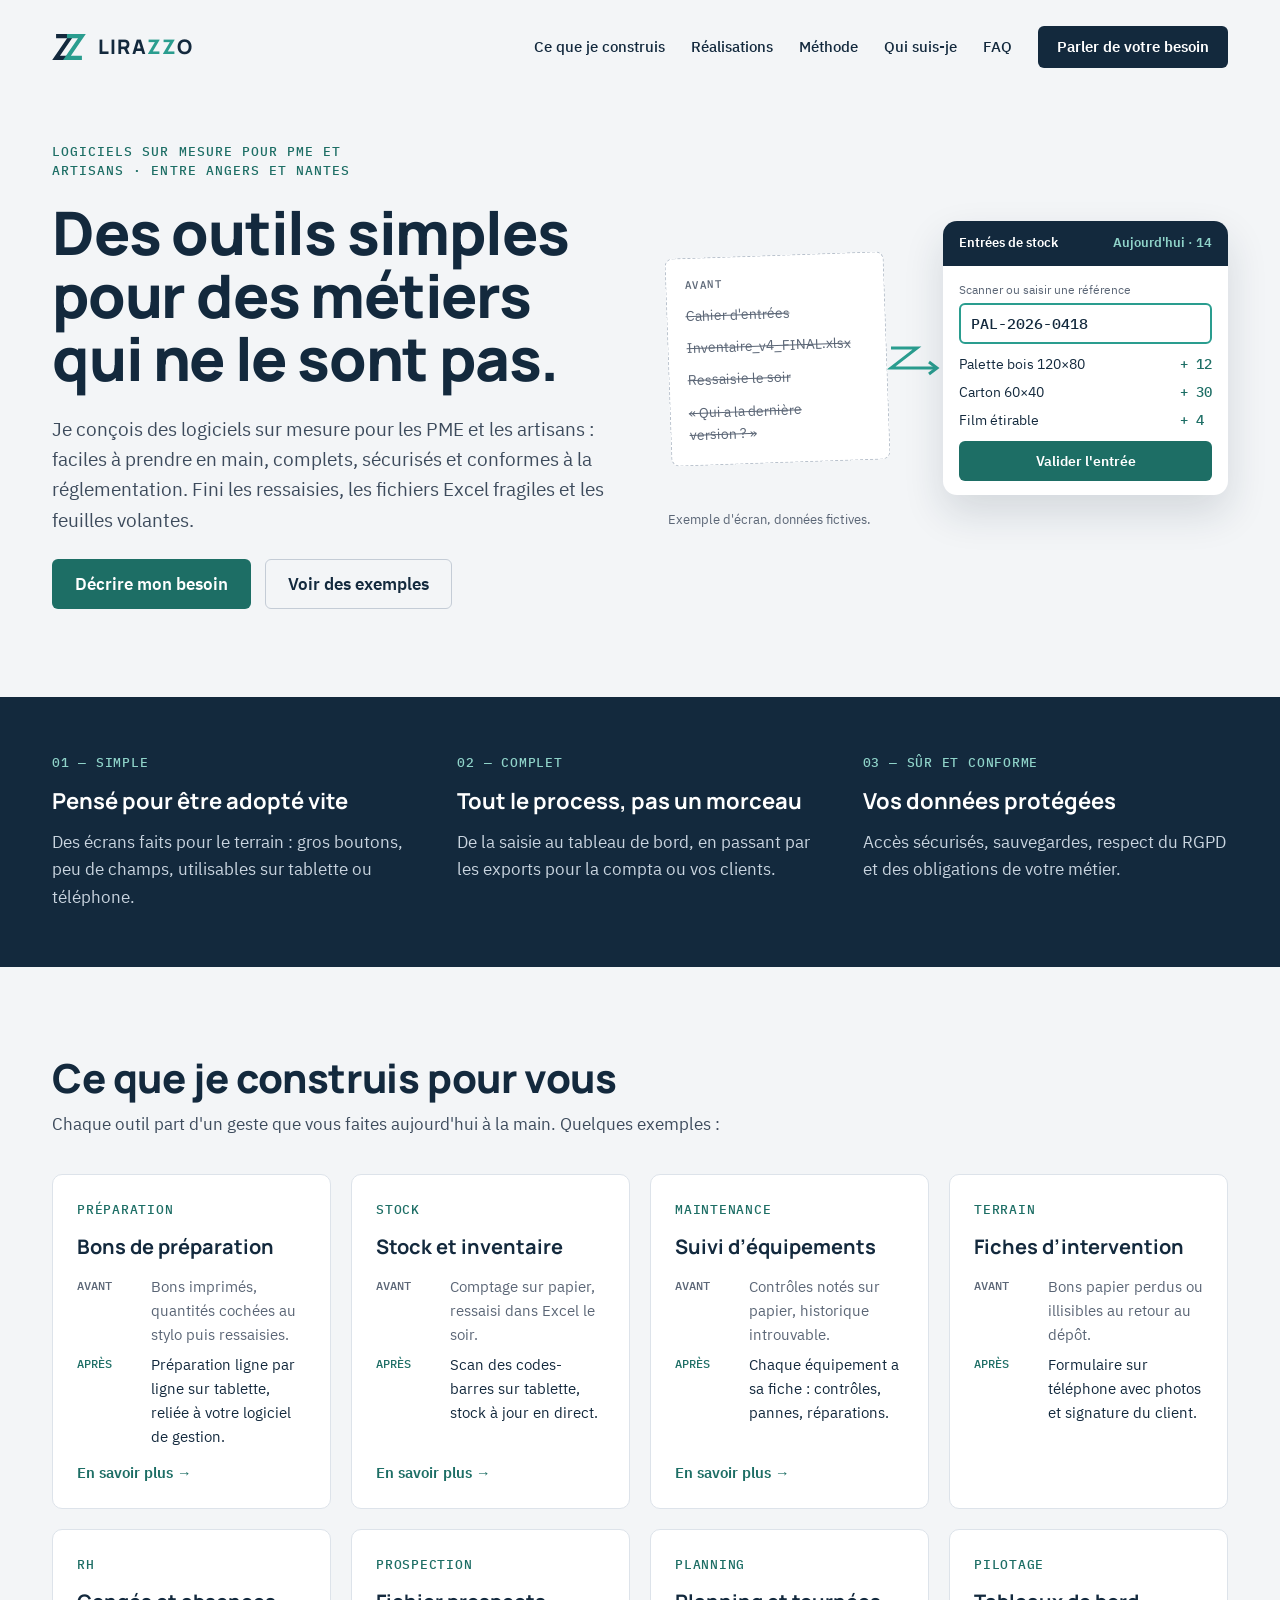
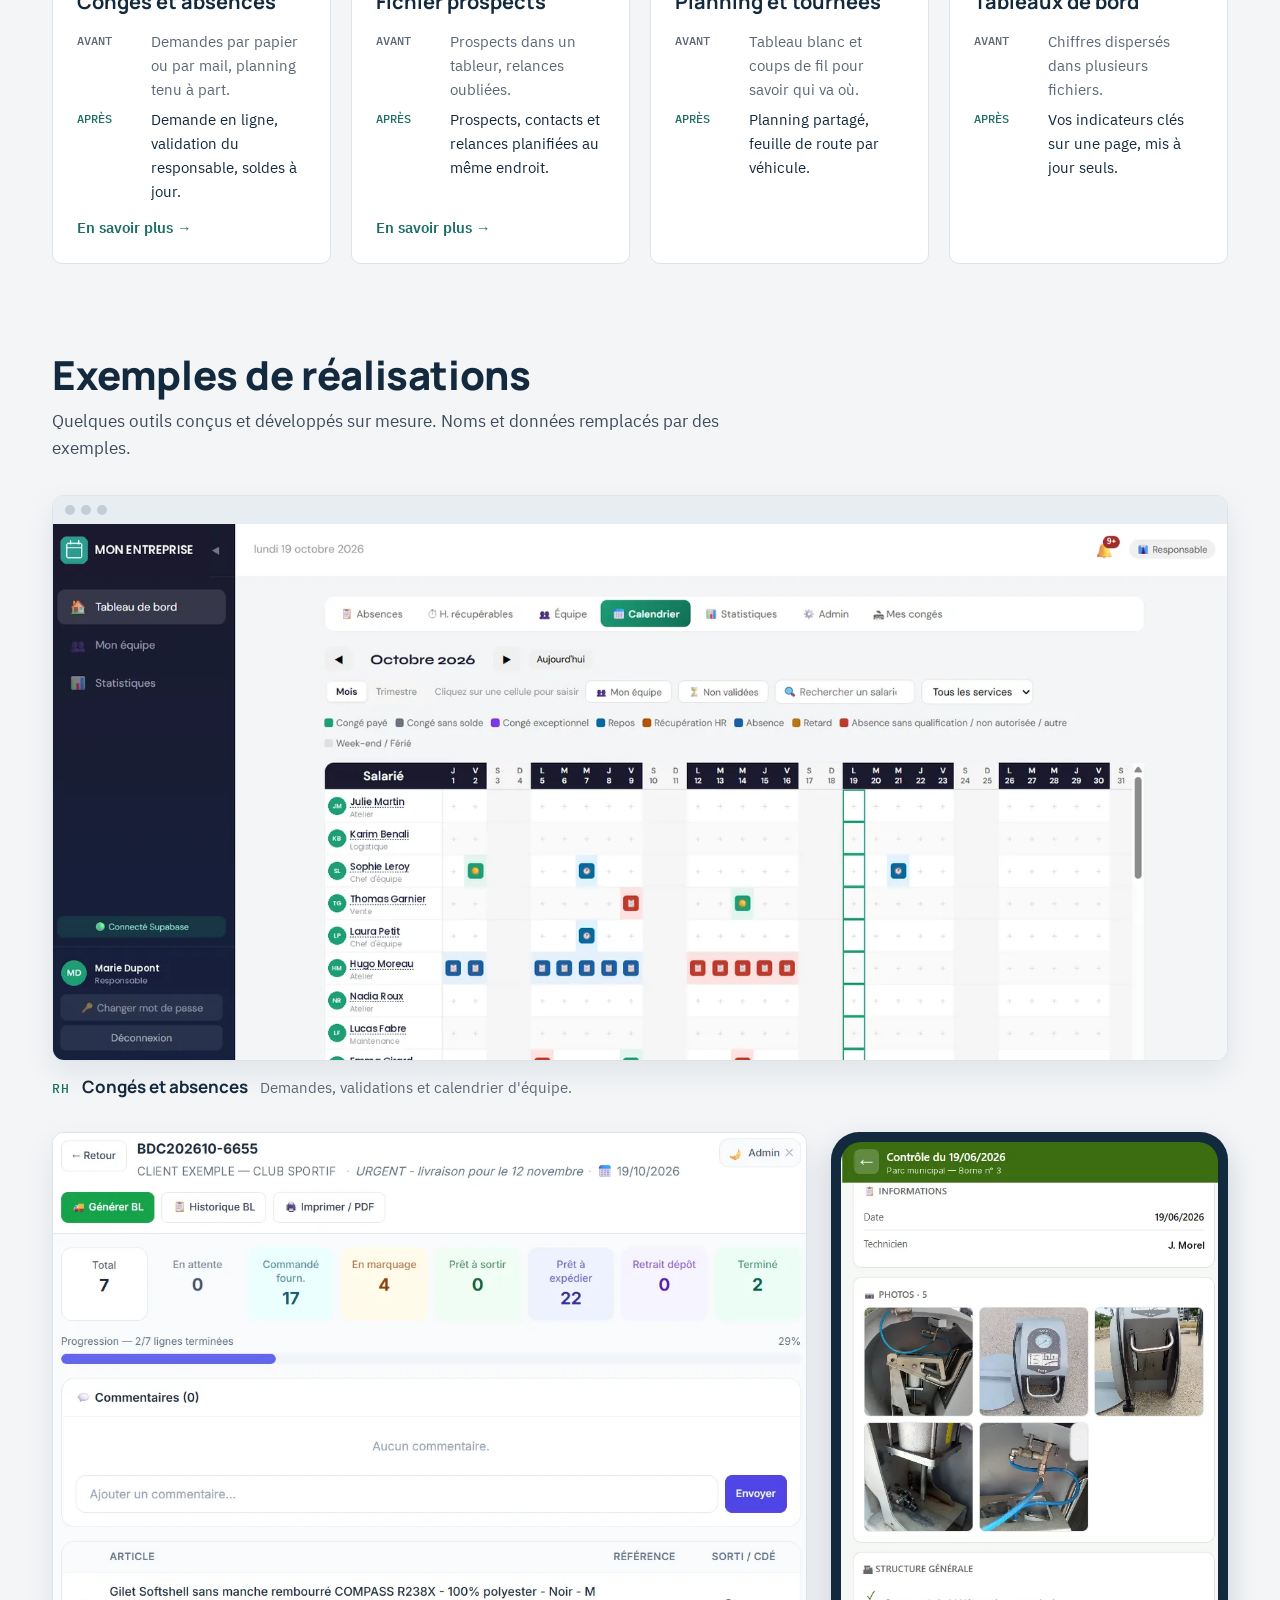
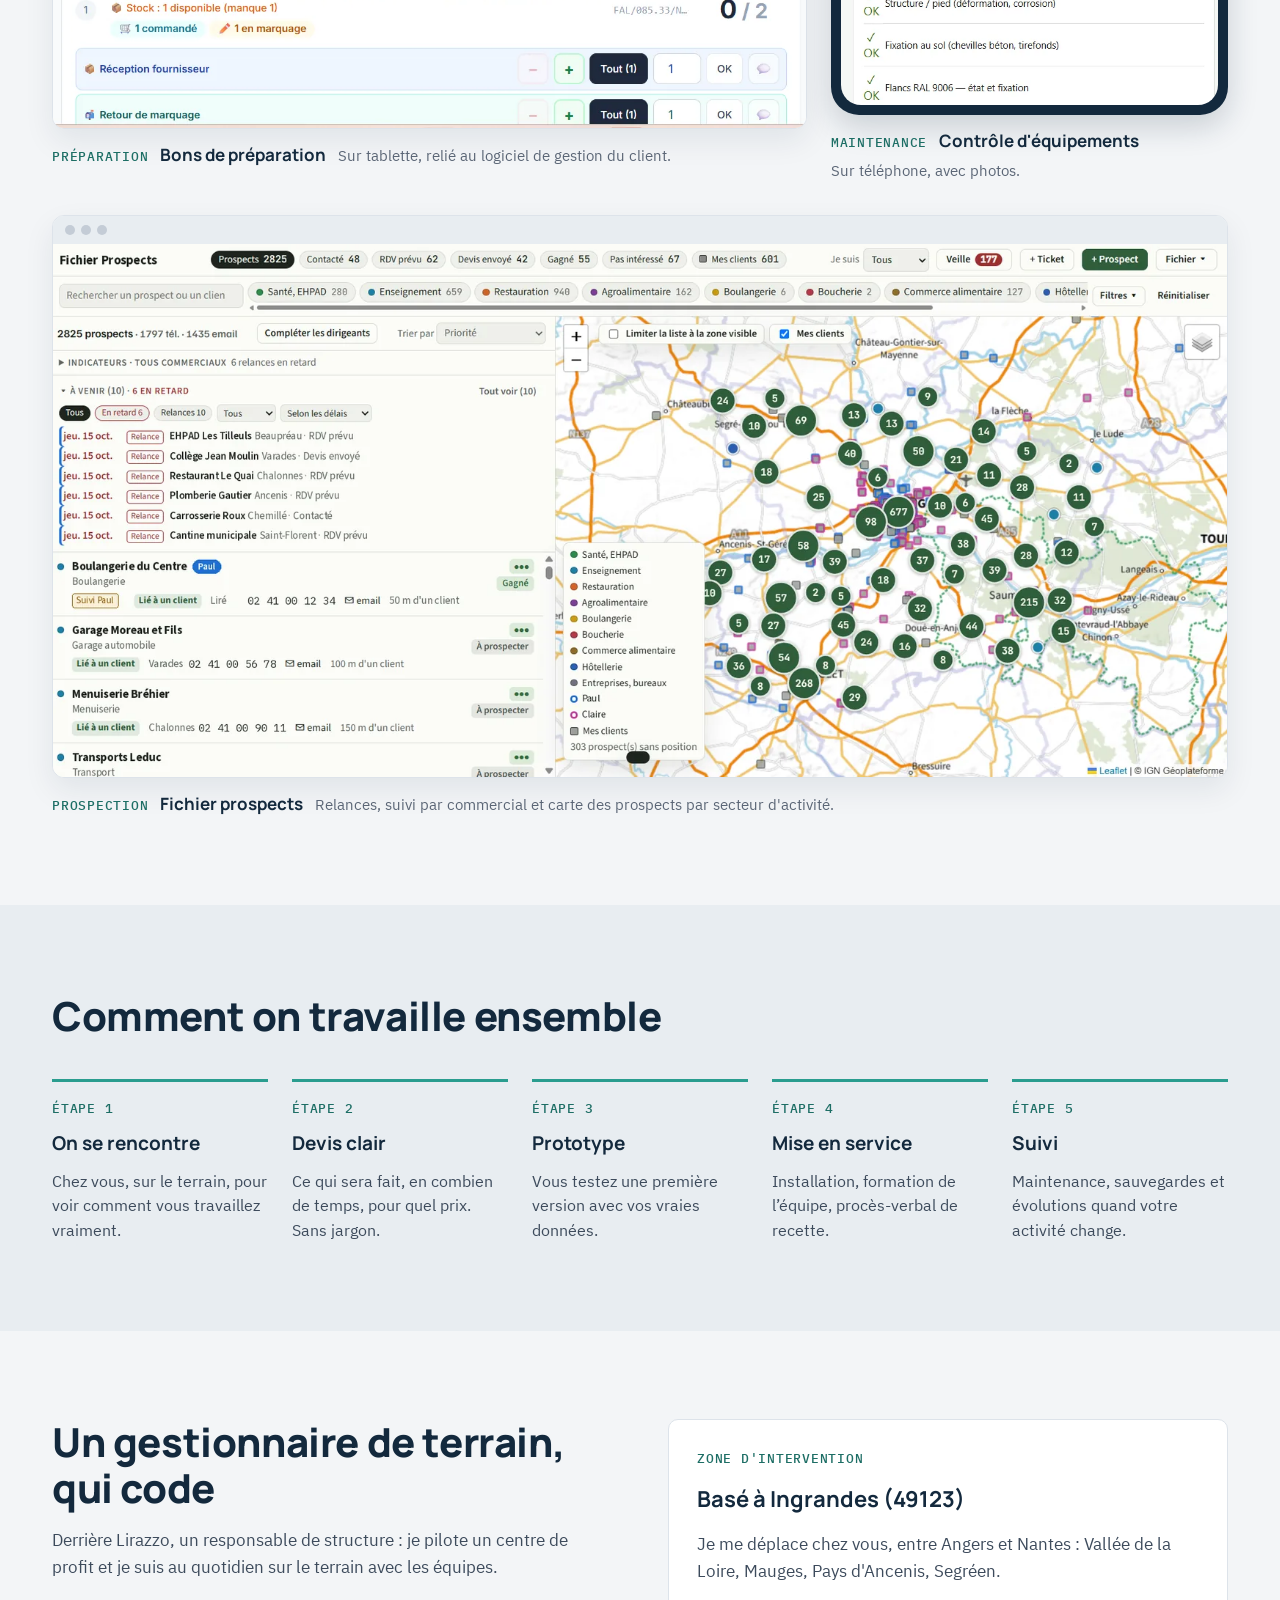
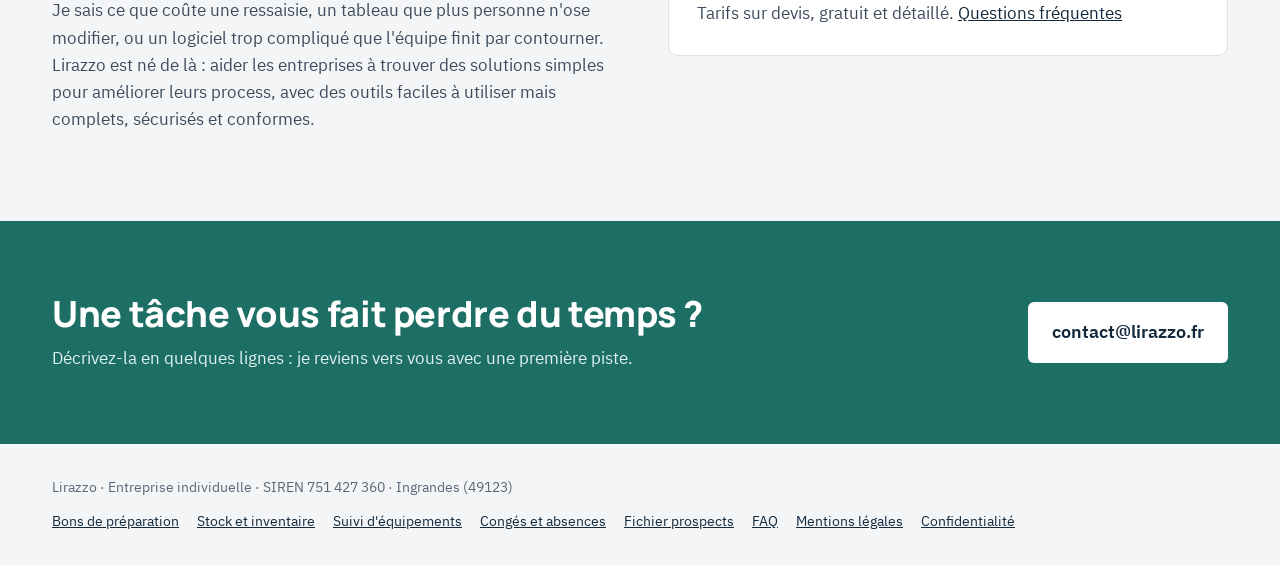
==== index.html @ 65764723 "Site lirazzo.fr Co-Authored-By: Claude Opus 5.5 <noreply@anthropic.com> Claude-Session: https://clau" ====
<!doctype html>
<html lang="fr">
<head>
<meta charset="utf-8">
<meta name="viewport" content="width=device-width, initial-scale=1">
<title>Lirazzo · Logiciels sur mesure pour PME et artisans · Angers, Nantes</title>
<meta name="description" content="Logiciels sur mesure pour les PME et les artisans entre Angers et Nantes : bons de préparation, stock, suivi d'équipements, congés, prospection. Simples, complets, sécurisés et conformes. Devis gratuit.">
<link rel="canonical" href="https://lirazzo.fr/">
<meta property="og:type" content="website">
<meta property="og:locale" content="fr_FR">
<meta property="og:site_name" content="Lirazzo">
<meta property="og:title" content="Lirazzo · Des outils simples pour des métiers qui ne le sont pas">
<meta property="og:description" content="Logiciels sur mesure pour les PME et les artisans, entre Angers et Nantes. Devis gratuit.">
<meta property="og:url" content="https://lirazzo.fr/">
<meta property="og:image" content="https://lirazzo.fr/img/apercu.png">
<meta name="theme-color" content="#13293d">
<link rel="icon" href="favicon.svg" type="image/svg+xml">
<link rel="preload" href="fonts/manrope-latin-800-normal.woff2" as="font" type="font/woff2" crossorigin>
<link rel="preload" href="fonts/ibm-plex-sans-latin-400-normal.woff2" as="font" type="font/woff2" crossorigin>
<link rel="stylesheet" href="style.css">
<script type="application/ld+json">
{"@context":"https://schema.org","@type":"ProfessionalService","name":"Lirazzo","url":"https://lirazzo.fr/","email":"contact@lirazzo.fr","description":"Logiciels sur mesure pour les PME et les artisans.","address":{"@type":"PostalAddress","addressLocality":"Ingrandes","postalCode":"49123","addressCountry":"FR"},"areaServed":["Maine-et-Loire","Loire-Atlantique"],"priceRange":"Sur devis","knowsAbout":["logiciel sur mesure","gestion de stock","bons de préparation","suivi de maintenance","gestion des congés","fichier prospects"]}
</script>
</head>
<body>
<a class="skip" href="#contenu">Aller au contenu</a>

<header class="wrap top">
  <a class="brand" href="./" aria-label="Lirazzo, accueil">
    <svg width="34" height="34" viewBox="0 0 100 100" aria-hidden="true"><path d="M12 18 H56 L12 82 H56" fill="none" stroke="#13293d" stroke-width="12"/><path d="M44 18 H88 L44 82 H88" fill="none" stroke="#2a9d8f" stroke-width="12"/></svg>
    <b>LIRA<span>ZZ</span>O</b>
  </a>
  <nav class="nav" aria-label="Navigation principale">
    <a href="#outils">Ce que je construis</a>
    <a href="#realisations">Réalisations</a>
    <a href="#methode">Méthode</a>
    <a href="#qui">Qui suis-je</a>
    <a href="faq.html">FAQ</a>
    <a class="btn btn-navy" href="#contact">Parler de votre besoin</a>
  </nav>
</header>

<main id="contenu">

<section class="wrap hero">
  <div class="hero-text">
    <h1><span class="label">LOGICIELS SUR MESURE POUR PME ET ARTISANS · ENTRE ANGERS ET NANTES</span><span class="big">Des outils simples pour des métiers qui ne le sont pas.</span></h1>
    <p>Je conçois des logiciels sur mesure pour les PME et les artisans : faciles à prendre en main, complets, sécurisés et conformes à la réglementation. Fini les ressaisies, les fichiers Excel fragiles et les feuilles volantes.</p>
    <div class="actions">
      <a class="btn btn-accent" href="#contact">Décrire mon besoin</a>
      <a class="btn btn-ghost" href="#outils">Voir des exemples</a>
    </div>
  </div>

  <figure class="ba">
    <div class="paper" aria-label="Avant">
      <div class="label">AVANT</div>
      <s>Cahier d'entrées</s>
      <s>Inventaire_v4_FINAL.xlsx</s>
      <s>Ressaisie le soir</s>
      <s>« Qui a la dernière version ? »</s>
    </div>
    <svg viewBox="0 0 56 40" width="56" height="40" aria-hidden="true"><path d="M4 10 H30 L4 30 H48" fill="none" stroke="#2a9d8f" stroke-width="3"/><path d="M42 24 L50 30 L42 36" fill="none" stroke="#2a9d8f" stroke-width="3"/></svg>
    <div class="screen" aria-label="Après : écran de saisie des entrées de stock">
      <div class="screen-head"><span>Entrées de stock</span><span>Aujourd'hui · 14</span></div>
      <div class="screen-body">
        <div class="field">Scanner ou saisir une référence<div class="input">PAL-2026-0418</div></div>
        <div class="rows">
          <span>Palette bois 120×80</span><span>+ 12</span>
          <span>Carton 60×40</span><span>+ 30</span>
          <span>Film étirable</span><span>+ 4</span>
        </div>
        <div class="fake-btn">Valider l'entrée</div>
      </div>
    </div>
    <figcaption>Exemple d'écran, données fictives.</figcaption>
  </figure>
</section>

<section class="band" aria-label="Mes engagements">
  <div class="wrap">
    <div class="stack"><div class="label">01 — SIMPLE</div><h3>Pensé pour être adopté vite</h3><p>Des écrans faits pour le terrain : gros boutons, peu de champs, utilisables sur tablette ou téléphone.</p></div>
    <div class="stack"><div class="label">02 — COMPLET</div><h3>Tout le process, pas un morceau</h3><p>De la saisie au tableau de bord, en passant par les exports pour la compta ou vos clients.</p></div>
    <div class="stack"><div class="label">03 — SÛR ET CONFORME</div><h3>Vos données protégées</h3><p>Accès sécurisés, sauvegardes, respect du RGPD et des obligations de votre métier.</p></div>
  </div>
</section>

<section id="outils" class="wrap section">
  <div class="stack intro">
    <h2>Ce que je construis pour vous</h2>
    <p class="lead">Chaque outil part d'un geste que vous faites aujourd'hui à la main. Quelques exemples :</p>
  </div>
  <div class="cards">
    <article class="card"><div class="label">PRÉPARATION</div><h3><a href="logiciel-bons-de-preparation.html">Bons de préparation</a></h3><dl><dt>AVANT</dt><dd>Bons imprimés, quantités cochées au stylo puis ressaisies.</dd><dt class="after">APRÈS</dt><dd class="after">Préparation ligne par ligne sur tablette, reliée à votre logiciel de gestion.</dd></dl><a class="more" href="logiciel-bons-de-preparation.html">En savoir plus →</a></article>
    <article class="card"><div class="label">STOCK</div><h3><a href="logiciel-gestion-de-stock.html">Stock et inventaire</a></h3><dl><dt>AVANT</dt><dd>Comptage sur papier, ressaisi dans Excel le soir.</dd><dt class="after">APRÈS</dt><dd class="after">Scan des codes-barres sur tablette, stock à jour en direct.</dd></dl><a class="more" href="logiciel-gestion-de-stock.html">En savoir plus →</a></article>
    <article class="card"><div class="label">MAINTENANCE</div><h3><a href="logiciel-suivi-equipements.html">Suivi d’équipements</a></h3><dl><dt>AVANT</dt><dd>Contrôles notés sur papier, historique introuvable.</dd><dt class="after">APRÈS</dt><dd class="after">Chaque équipement a sa fiche : contrôles, pannes, réparations.</dd></dl><a class="more" href="logiciel-suivi-equipements.html">En savoir plus →</a></article>
    <article class="card"><div class="label">TERRAIN</div><h3>Fiches d’intervention</h3><dl><dt>AVANT</dt><dd>Bons papier perdus ou illisibles au retour au dépôt.</dd><dt class="after">APRÈS</dt><dd class="after">Formulaire sur téléphone avec photos et signature du client.</dd></dl></article>
    <article class="card"><div class="label">RH</div><h3><a href="logiciel-conges-absences.html">Congés et absences</a></h3><dl><dt>AVANT</dt><dd>Demandes par papier ou par mail, planning tenu à part.</dd><dt class="after">APRÈS</dt><dd class="after">Demande en ligne, validation du responsable, soldes à jour.</dd></dl><a class="more" href="logiciel-conges-absences.html">En savoir plus →</a></article>
    <article class="card"><div class="label">PROSPECTION</div><h3><a href="logiciel-fichier-prospects.html">Fichier prospects</a></h3><dl><dt>AVANT</dt><dd>Prospects dans un tableur, relances oubliées.</dd><dt class="after">APRÈS</dt><dd class="after">Prospects, contacts et relances planifiées au même endroit.</dd></dl><a class="more" href="logiciel-fichier-prospects.html">En savoir plus →</a></article>
    <article class="card"><div class="label">PLANNING</div><h3>Planning et tournées</h3><dl><dt>AVANT</dt><dd>Tableau blanc et coups de fil pour savoir qui va où.</dd><dt class="after">APRÈS</dt><dd class="after">Planning partagé, feuille de route par véhicule.</dd></dl></article>
    <article class="card"><div class="label">PILOTAGE</div><h3>Tableaux de bord</h3><dl><dt>AVANT</dt><dd>Chiffres dispersés dans plusieurs fichiers.</dd><dt class="after">APRÈS</dt><dd class="after">Vos indicateurs clés sur une page, mis à jour seuls.</dd></dl></article>
  </div>
</section>

<section id="realisations" class="wrap section">
  <div class="stack intro">
    <h2>Exemples de réalisations</h2>
    <p class="lead">Quelques outils conçus et développés sur mesure. Noms et données remplacés par des exemples.</p>
  </div>

  <figure class="shot">
    <div class="frame"><div class="browser-bar" aria-hidden="true"><i></i><i></i><i></i></div>
      <img src="img/conges-absences.webp" width="1600" height="731" loading="lazy" alt="Calendrier des congés et absences d'une équipe, par salarié et par jour">
    </div>
    <figcaption><span class="label">RH</span><strong>Congés et absences</strong><span>Demandes, validations et calendrier d'équipe.</span></figcaption>
  </figure>

  <div class="duo">
    <figure class="shot">
      <div class="frame"><img src="img/bons-preparation.webp" width="1099" height="868" loading="lazy" alt="Bon de préparation de commande avec l'avancement par étape et les articles à sortir"></div>
      <figcaption><span class="label">PRÉPARATION</span><strong>Bons de préparation</strong><span>Sur tablette, relié au logiciel de gestion du client.</span></figcaption>
    </figure>
    <figure class="shot">
      <div class="phone"><img src="img/suivi-equipements.webp" width="576" height="860" loading="lazy" alt="Fiche de contrôle d'un équipement sur téléphone, avec photos et points vérifiés"></div>
      <figcaption><span class="label">MAINTENANCE</span><strong>Contrôle d'équipements</strong><span>Sur téléphone, avec photos.</span></figcaption>
    </figure>
  </div>

  <figure class="shot">
    <div class="frame"><div class="browser-bar" aria-hidden="true"><i></i><i></i><i></i></div>
      <img src="img/fichier-prospects.webp" width="1600" height="727" loading="lazy" alt="Fichier prospects avec relances à venir, fiches par entreprise et carte des prospects par secteur">
    </div>
    <figcaption><span class="label">PROSPECTION</span><strong>Fichier prospects</strong><span>Relances, suivi par commercial et carte des prospects par secteur d'activité.</span></figcaption>
  </figure>
</section>

<section id="methode" class="method">
  <div class="wrap">
    <h2>Comment on travaille ensemble</h2>
    <ol class="steps">
      <li><span class="label">ÉTAPE 1</span><strong>On se rencontre</strong><span>Chez vous, sur le terrain, pour voir comment vous travaillez vraiment.</span></li>
      <li><span class="label">ÉTAPE 2</span><strong>Devis clair</strong><span>Ce qui sera fait, en combien de temps, pour quel prix. Sans jargon.</span></li>
      <li><span class="label">ÉTAPE 3</span><strong>Prototype</strong><span>Vous testez une première version avec vos vraies données.</span></li>
      <li><span class="label">ÉTAPE 4</span><strong>Mise en service</strong><span>Installation, formation de l’équipe, procès-verbal de recette.</span></li>
      <li><span class="label">ÉTAPE 5</span><strong>Suivi</strong><span>Maintenance, sauvegardes et évolutions quand votre activité change.</span></li>
    </ol>
  </div>
</section>

<section id="qui" class="wrap who">
  <div class="stack">
    <h2>Un gestionnaire de terrain, qui code</h2>
    <p class="lead">Derrière Lirazzo, un responsable de structure : je pilote un centre de profit et je suis au quotidien sur le terrain avec les équipes.</p>
    <p class="lead">Je sais ce que coûte une ressaisie, un tableau que plus personne n'ose modifier, ou un logiciel trop compliqué que l'équipe finit par contourner. Lirazzo est né de là : aider les entreprises à trouver des solutions simples pour améliorer leurs process, avec des outils faciles à utiliser mais complets, sécurisés et conformes.</p>
  </div>
  <div class="zone">
    <div class="label">ZONE D'INTERVENTION</div>
    <h3>Basé à Ingrandes (49123)</h3>
    <p class="lead">Je me déplace chez vous, entre Angers et Nantes : Vallée de la Loire, Mauges, Pays d'Ancenis, Segréen.</p>
    <p class="lead">Tarifs sur devis, gratuit et détaillé. <a href="faq.html">Questions fréquentes</a></p>
  </div>
</section>

<section id="contact" class="contact">
  <div class="wrap">
    <div class="stack intro">
      <h2>Une tâche vous fait perdre du temps ?</h2>
      <p>Décrivez-la en quelques lignes : je reviens vers vous avec une première piste.</p>
    </div>
    <a class="mail" href="mailto:contact@lirazzo.fr?subject=Mon%20besoin">contact@lirazzo.fr</a>
  </div>
</section>

</main>

<footer class="wrap foot">
  <span>Lirazzo · Entreprise individuelle · SIREN 751 427 360 · Ingrandes (49123)</span>
  <nav class="links" aria-label="Plan du site"><a href="logiciel-bons-de-preparation.html">Bons de préparation</a><a href="logiciel-gestion-de-stock.html">Stock et inventaire</a><a href="logiciel-suivi-equipements.html">Suivi d'équipements</a><a href="logiciel-conges-absences.html">Congés et absences</a><a href="logiciel-fichier-prospects.html">Fichier prospects</a><a href="faq.html">FAQ</a><a href="mentions-legales.html">Mentions légales</a><a href="confidentialite.html">Confidentialité</a></nav>
</footer>
</body>
</html>
---- style.css ----
@font-face{font-family:Manrope;font-weight:700;font-display:swap;src:url(fonts/manrope-latin-700-normal.woff2) format("woff2")}
@font-face{font-family:Manrope;font-weight:800;font-display:swap;src:url(fonts/manrope-latin-800-normal.woff2) format("woff2")}
@font-face{font-family:"IBM Plex Sans";font-weight:400;font-display:swap;src:url(fonts/ibm-plex-sans-latin-400-normal.woff2) format("woff2")}
@font-face{font-family:"IBM Plex Sans";font-weight:500;font-display:swap;src:url(fonts/ibm-plex-sans-latin-500-normal.woff2) format("woff2")}
@font-face{font-family:"IBM Plex Sans";font-weight:600;font-display:swap;src:url(fonts/ibm-plex-sans-latin-600-normal.woff2) format("woff2")}
@font-face{font-family:"IBM Plex Mono";font-weight:500;font-display:swap;src:url(fonts/ibm-plex-mono-latin-500-normal.woff2) format("woff2")}

:root{
  --bg:#f3f5f7;--bg2:#e8edf1;--card:#fff;--line:#dde3ea;--line2:#c4ccd6;
  --navy:#13293d;--text2:#3d4b5c;--muted:#5b6676;
  --accent:#2a9d8f;--accent-dark:#1d6e65;--accent-light:#8fd3c9;
  --display:Manrope,"Segoe UI",sans-serif;--body:"IBM Plex Sans","Segoe UI",sans-serif;--mono:"IBM Plex Mono",Consolas,monospace;
}
*{box-sizing:border-box}
html{scroll-behavior:smooth;-webkit-text-size-adjust:100%}
body{margin:0;background:var(--bg);color:var(--navy);font:400 17px/1.6 var(--body)}
img{max-width:100%}
a{color:var(--navy)}a:hover{color:var(--accent-dark)}
:focus-visible{outline:3px solid var(--accent);outline-offset:3px}
h1,h2,h3{font-family:var(--display);margin:0}
h2{font-weight:800;font-size:clamp(28px,4vw,40px);line-height:1.15;letter-spacing:-.01em}
p{margin:0}
.wrap{max-width:1240px;margin:0 auto;padding-left:32px;padding-right:32px}
.label{font-family:var(--mono);font-weight:500;font-size:12.5px;letter-spacing:.06em;color:var(--accent-dark)}
.lead{color:var(--text2)}
.stack{display:flex;flex-direction:column;gap:10px}
.intro{max-width:720px}
.skip{position:absolute;left:-999px;top:8px;background:var(--navy);color:#fff;padding:8px 14px;border-radius:6px;z-index:10}
.skip:focus{left:8px}

/* En-tête */
.top{display:flex;align-items:center;justify-content:space-between;gap:20px 24px;flex-wrap:wrap;padding-top:26px;padding-bottom:26px}
.brand{display:flex;align-items:center;gap:12px;text-decoration:none;color:var(--navy)}
.brand b{font:800 20px var(--display);letter-spacing:.06em}
.brand b span{color:var(--accent)}
.nav{display:flex;gap:8px 26px;align-items:center;flex-wrap:wrap;font-size:15px;font-weight:500}
.nav a{text-decoration:none}
.btn{display:inline-block;text-decoration:none;font-weight:600;padding:13px 22px;border-radius:6px;border:1px solid transparent;line-height:1.3}
.btn-navy{background:var(--navy);color:#fff!important;padding:10px 18px}
.btn-navy:hover{background:#0b1b29}
.btn-accent{background:var(--accent-dark);color:#fff!important}
.btn-accent:hover{background:#155a52}
.btn-ghost{border-color:var(--line2);color:var(--navy)}
.btn-ghost:hover{border-color:var(--navy)}

/* Accueil */
.hero{display:grid;grid-template-columns:repeat(auto-fit,minmax(min(100%,480px),1fr));gap:56px;align-items:center;padding-top:48px;padding-bottom:88px}
.hero-text{display:flex;flex-direction:column;gap:24px}
.hero h1{font-weight:800;font-size:clamp(38px,5.4vw,60px);line-height:1.05;letter-spacing:-.02em;text-wrap:balance}
.hero-text>p{font-size:19px;color:var(--text2);max-width:560px}
.actions{display:flex;gap:14px;flex-wrap:wrap}
.ba{margin:0;display:grid;grid-template-columns:minmax(0,1fr) 56px minmax(0,1.3fr);align-items:center}
.paper{background:#fff;border:1px dashed #b8c1cc;border-radius:8px;padding:18px;display:flex;flex-direction:column;gap:10px;transform:rotate(-2deg)}
.paper .label{color:var(--muted);font-size:11px}
.paper s{font-size:14px;color:var(--muted)}
.screen{background:#fff;border-radius:14px;box-shadow:0 18px 40px rgba(19,41,61,.14);overflow:hidden}
.screen-head{background:var(--navy);color:#fff;padding:12px 16px;display:flex;justify-content:space-between;gap:8px;font-size:13px;font-weight:600}
.screen-head span:last-child{color:var(--accent-light)}
.screen-body{padding:14px 16px;display:flex;flex-direction:column;gap:10px}
.screen-body .field{display:flex;flex-direction:column;gap:4px;font-size:12px;color:var(--muted)}
.screen-body .input{font:500 15px var(--mono);padding:9px 10px;border:2px solid var(--accent);border-radius:6px;color:var(--navy)}
.rows{display:grid;grid-template-columns:minmax(0,1fr) auto;gap:6px 12px;font-size:13.5px}
.rows span:nth-child(2n){font-family:var(--mono);color:var(--accent-dark)}
.fake-btn{font:600 14px var(--body);background:var(--accent-dark);color:#fff;border-radius:6px;padding:11px;text-align:center}
.ba figcaption{grid-column:1/-1;font-size:12.5px;color:var(--muted);margin-top:14px}

/* Engagements */
.band{background:var(--navy);color:#fff}
.band .wrap{display:grid;grid-template-columns:repeat(auto-fit,minmax(min(100%,300px),1fr));gap:40px;padding-top:56px;padding-bottom:56px}
.band .label{color:var(--accent-light);font-size:13px}
.band h3{font-weight:700;font-size:22px}
.band p{color:#c9d4df}

/* Outils */
.section{padding-top:88px;padding-bottom:88px;display:flex;flex-direction:column;gap:36px}
.cards{display:grid;grid-template-columns:repeat(auto-fit,minmax(min(100%,260px),1fr));gap:20px}
.card{background:var(--card);border:1px solid var(--line);border-radius:10px;padding:24px;display:flex;flex-direction:column;gap:12px}
.card h3{font-weight:700;font-size:20px}
.card dl{margin:0;display:grid;grid-template-columns:64px minmax(0,1fr);gap:6px 10px;font-size:15px}
.card dt{font:500 12px var(--mono);color:var(--muted);padding-top:3px}
.card dt.after{color:var(--accent-dark)}
.card dd{margin:0;color:var(--muted)}
.card dd.after{color:var(--navy)}

/* Réalisations */
#realisations{padding-top:0;gap:32px}
.shot{margin:0;display:flex;flex-direction:column;gap:12px}
.frame{background:#fff;border:1px solid var(--line);border-radius:12px;overflow:hidden;box-shadow:0 12px 30px rgba(19,41,61,.08)}
.frame img,.phone img{display:block;width:100%;height:auto}
.browser-bar{height:28px;background:var(--bg2);display:flex;align-items:center;gap:6px;padding:0 12px}
.browser-bar i{width:10px;height:10px;border-radius:50%;background:var(--line2)}
.phone{background:var(--navy);border-radius:28px;padding:10px;box-shadow:0 12px 30px rgba(19,41,61,.18)}
.phone img{border-radius:20px}
.shot figcaption{display:flex;gap:4px 12px;align-items:baseline;flex-wrap:wrap}
.shot figcaption strong{font-family:var(--display)}
.shot figcaption span:last-child{color:var(--muted);font-size:15px}
.duo{display:grid;grid-template-columns:minmax(0,1.9fr) minmax(0,1fr);gap:24px;align-items:start}

/* Méthode */
.method{background:var(--bg2)}
.method .wrap{padding-top:88px;padding-bottom:88px;display:flex;flex-direction:column;gap:40px}
.steps{list-style:none;margin:0;padding:0;display:grid;grid-template-columns:repeat(auto-fit,minmax(min(100%,200px),1fr));gap:24px}
.steps li{display:flex;flex-direction:column;gap:10px;border-top:3px solid var(--accent);padding-top:16px}
.steps strong{font-family:var(--display);font-size:19px}
.steps li>span:last-child{color:var(--text2);font-size:15.5px}

/* Qui */
.who{display:grid;grid-template-columns:repeat(auto-fit,minmax(min(100%,420px),1fr));gap:56px;align-items:start;padding-top:88px;padding-bottom:88px}
.who .stack{gap:16px}
.zone{background:#fff;border:1px solid var(--line);border-radius:10px;padding:28px;display:flex;flex-direction:column;gap:14px}
.zone h3{font-weight:700;font-size:22px}

/* Contact */
.contact{background:var(--accent-dark);color:#fff}
.contact .wrap{padding-top:72px;padding-bottom:72px;display:flex;justify-content:space-between;align-items:center;gap:32px;flex-wrap:wrap}
.contact h2{font-size:clamp(26px,3.6vw,36px)}
.contact p{color:#e0f2ef}
.contact .mail{background:#fff;color:var(--navy)!important;text-decoration:none;font-weight:700;padding:16px 24px;border-radius:6px;font-size:18px}
.contact .mail:hover{background:#eef6f5}

/* Pied */
.foot{display:flex;justify-content:space-between;gap:12px 16px;flex-wrap:wrap;font-size:14px;color:var(--muted);padding-top:32px;padding-bottom:32px}
.foot nav{display:flex;gap:20px}

/* Pages légales */
.legal{max-width:820px;padding-top:32px;padding-bottom:88px;display:flex;flex-direction:column;gap:28px}
.legal h1{font-weight:800;font-size:clamp(32px,4.5vw,44px);letter-spacing:-.01em}
.legal h2{font-size:22px}
.legal section{display:flex;flex-direction:column;gap:8px}
.legal p,.legal li{color:var(--text2)}
.legal ul{margin:0;padding-left:22px}
.legal .back{font-size:15px}
.legal .updated{color:var(--muted);font-size:14px}

@media (max-width:820px){
  .duo{grid-template-columns:1fr}
  .phone{max-width:340px}
}
@media (max-width:600px){
  .wrap{padding-left:16px;padding-right:16px}
  .nav{gap:6px 18px;font-size:14.5px}
  .nav .btn-navy{width:100%;text-align:center}
  .hero{padding-top:20px;padding-bottom:64px;gap:40px}
  .ba{grid-template-columns:1fr;gap:12px}
  .ba>svg{display:none}
  .paper{transform:none}
  .section,.who,.method .wrap{padding-top:64px;padding-bottom:64px}
  #realisations{padding-top:0}
}
@media (prefers-reduced-motion:reduce){html{scroll-behavior:auto}}

/* Pages outils et FAQ */
.hero h1 .label{display:block;font-size:13px;line-height:1.5;letter-spacing:.08em;margin-bottom:20px;font-weight:500}
.hero h1 .big{display:block}
.card h3 a{text-decoration:none}
.card h3 a:hover{text-decoration:underline}
.card .more{margin-top:auto;font-size:14.5px;font-weight:600;color:var(--accent-dark);text-decoration:none}
.card .more:hover{text-decoration:underline}
.page{max-width:860px;padding-top:24px;padding-bottom:88px;display:flex;flex-direction:column;gap:32px}
.page .back{font-size:15px}
.page h1{font-weight:800;font-size:clamp(32px,4.6vw,48px);line-height:1.1;letter-spacing:-.015em;text-wrap:balance}
.page h2{font-size:clamp(22px,2.6vw,28px)}
.page section{display:flex;flex-direction:column;gap:12px}
.page p,.page li{color:var(--text2)}
.page ul{margin:0;padding-left:22px;display:flex;flex-direction:column;gap:6px}
.page .chapo{font-size:19px;color:var(--text2)}
.page .shot{margin-top:4px}
.cta{background:var(--accent-dark);color:#fff;border-radius:12px;padding:32px;display:flex;justify-content:space-between;align-items:center;gap:20px;flex-wrap:wrap}
.cta p{color:#e0f2ef!important}
.cta h2{color:#fff}
.cta .mail{background:#fff;color:var(--navy);text-decoration:none;font-weight:700;padding:14px 22px;border-radius:6px}
.related{display:flex;flex-wrap:wrap;gap:10px;list-style:none;padding:0!important}
.related a{display:inline-block;border:1px solid var(--line2);border-radius:999px;padding:6px 14px;font-size:15px;text-decoration:none;background:#fff}
.related a:hover{border-color:var(--navy)}
.faq details{background:#fff;border:1px solid var(--line);border-radius:10px;padding:18px 22px}
.faq summary{cursor:pointer;font:700 18px var(--display);color:var(--navy);list-style-position:outside}
.faq details p{margin-top:10px}
.faq details[open] summary{margin-bottom:2px}
.foot .links{display:flex;flex-wrap:wrap;gap:6px 18px}
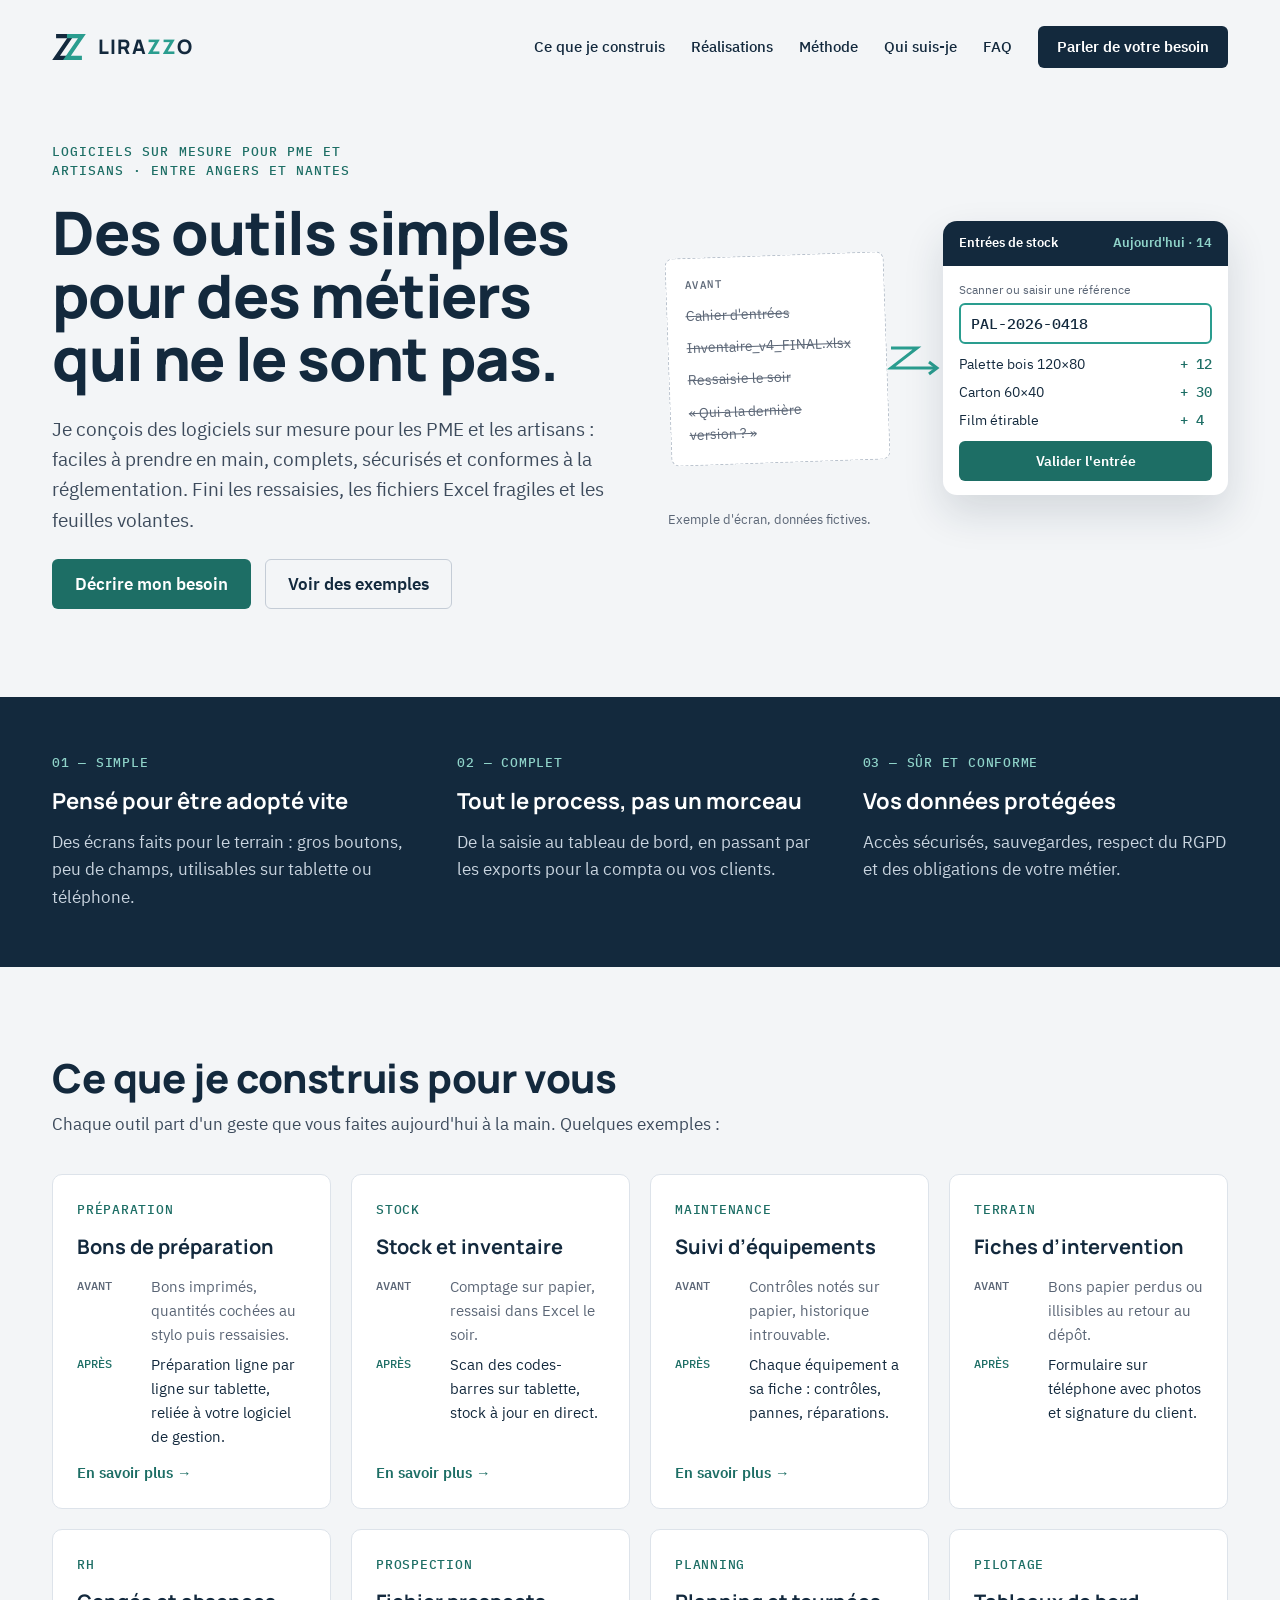
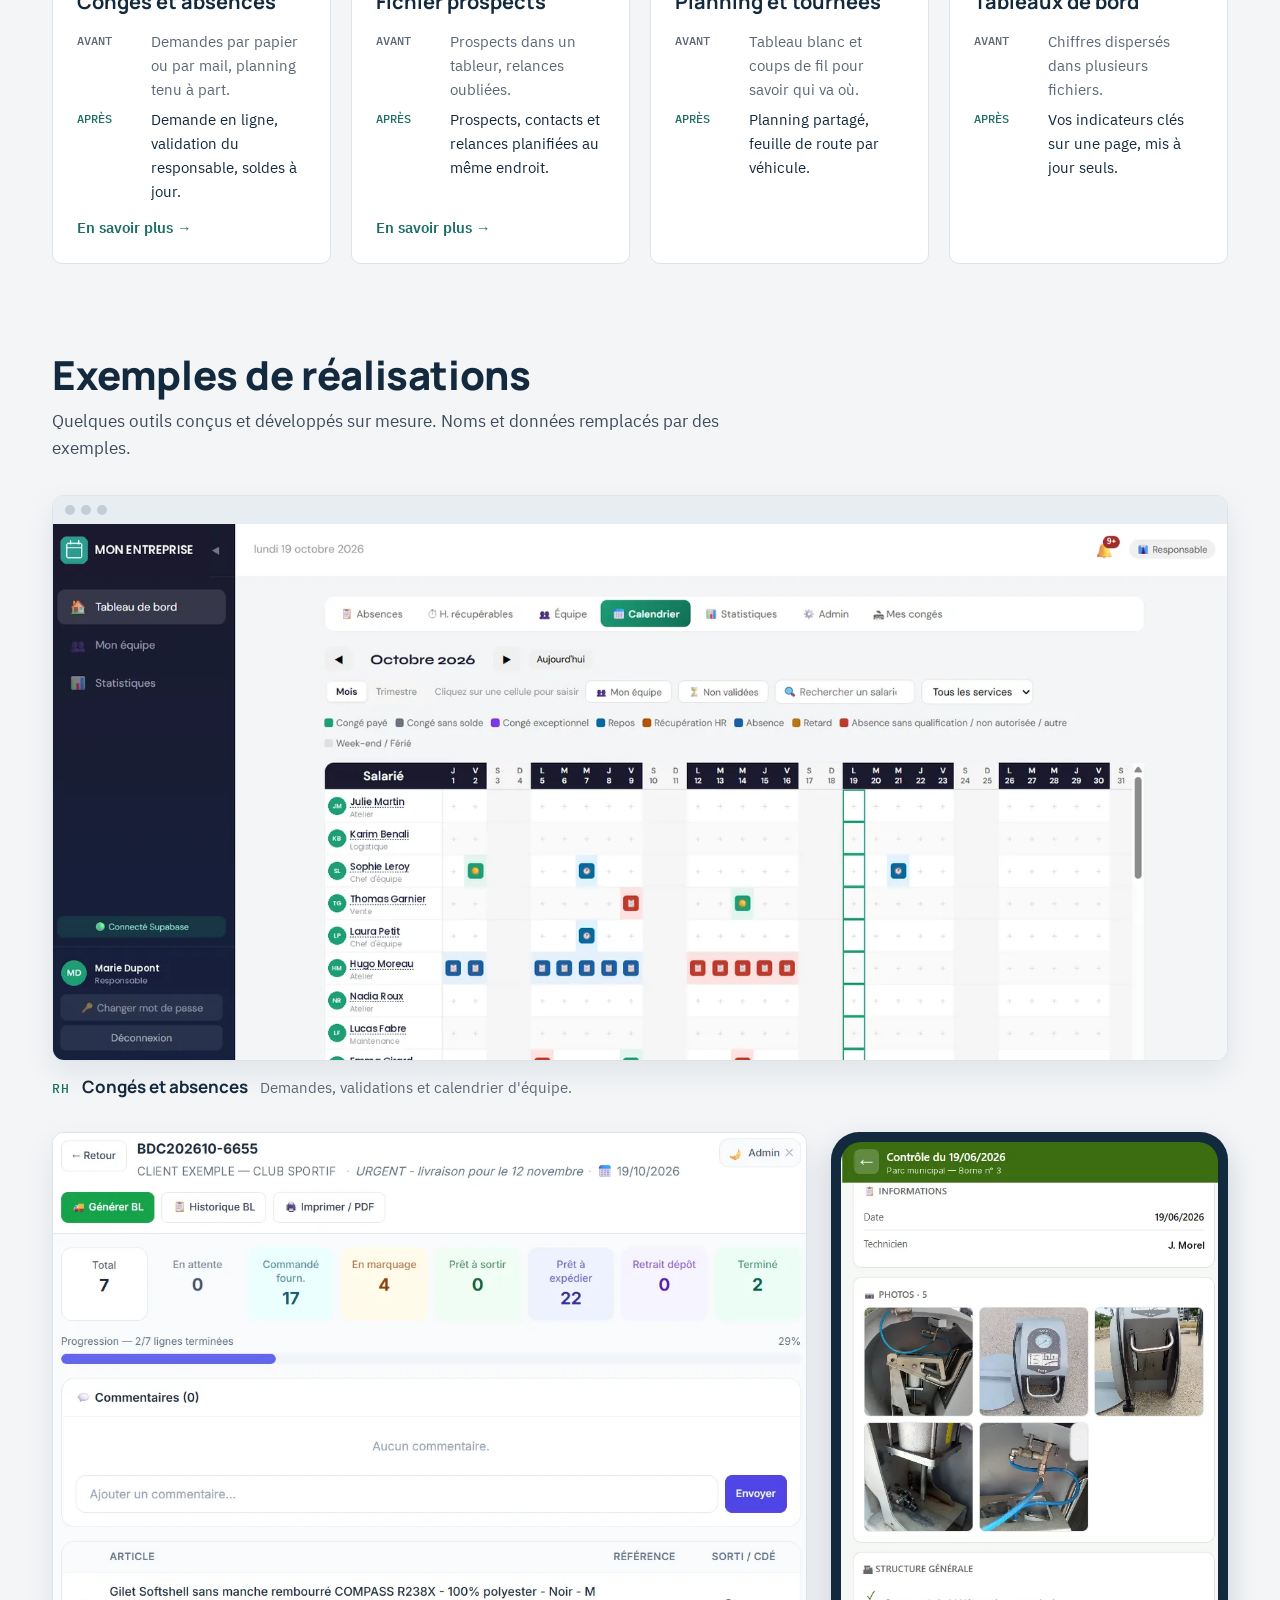
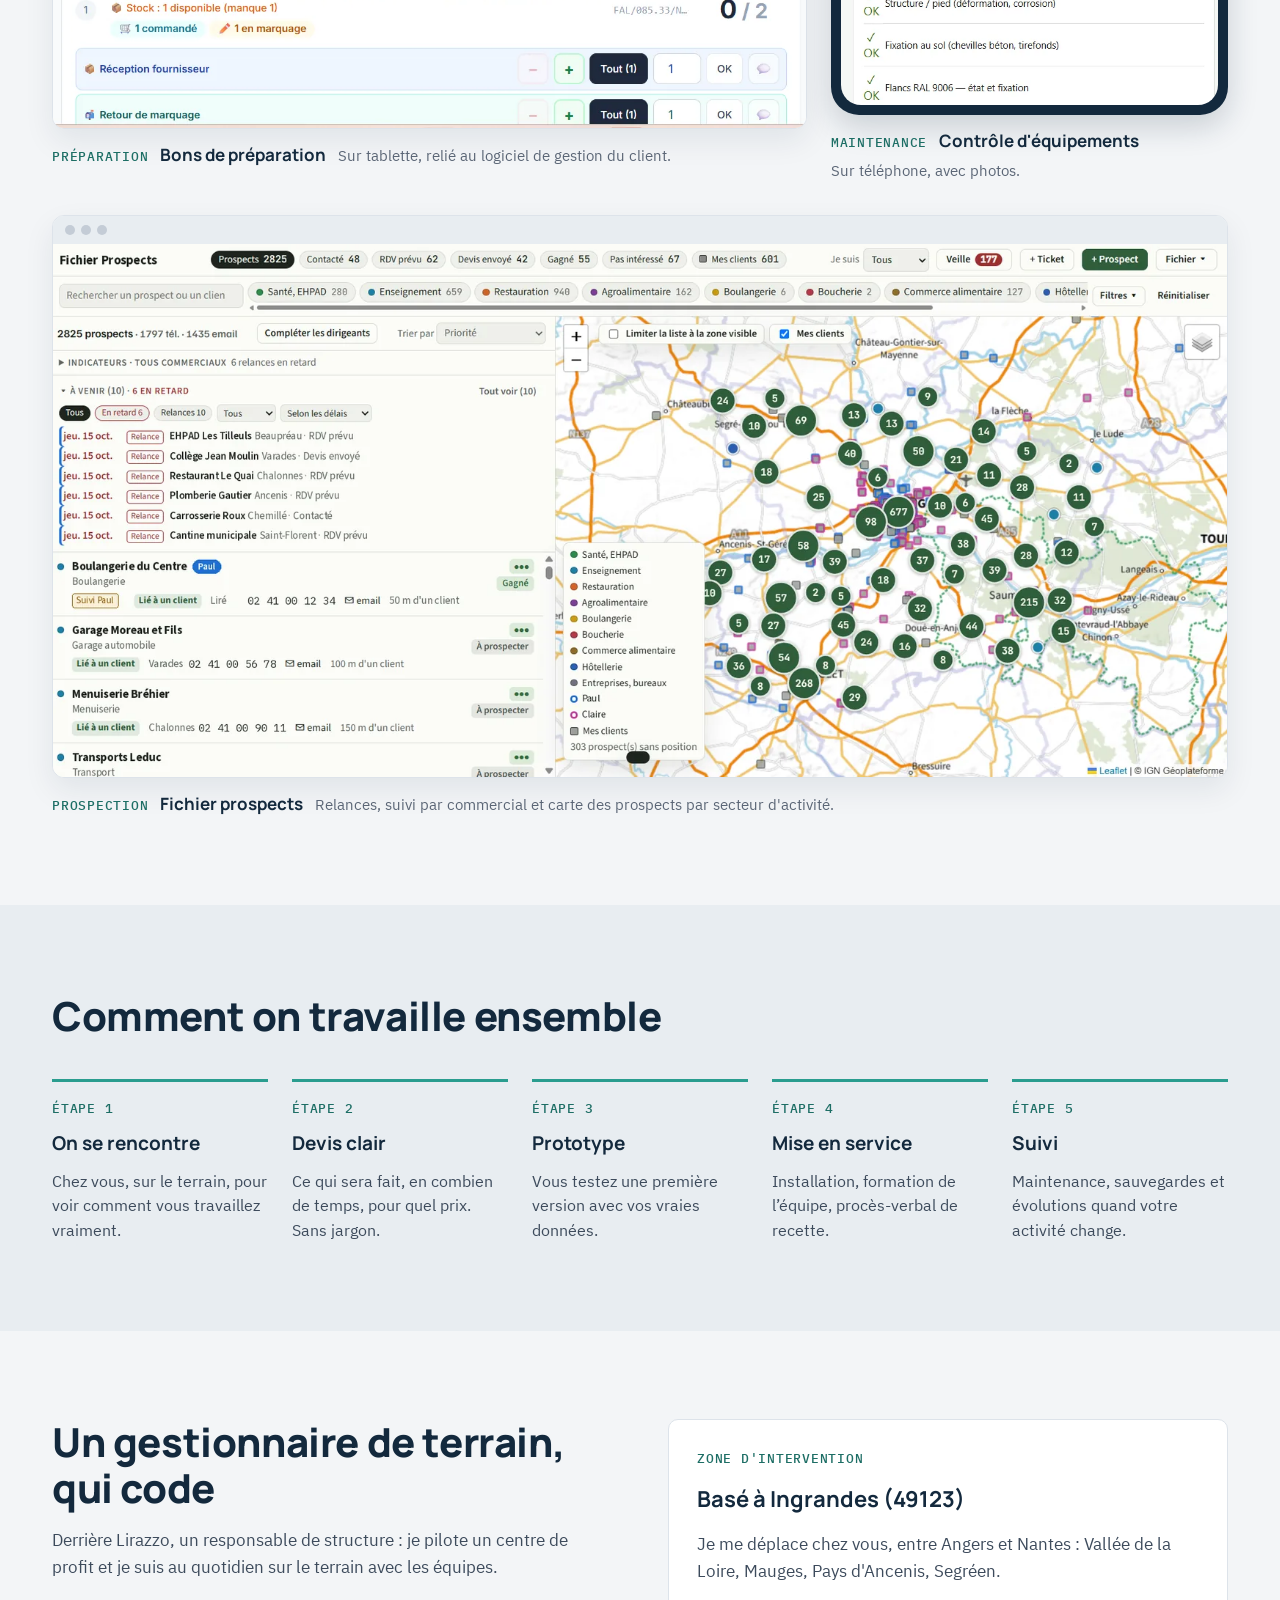
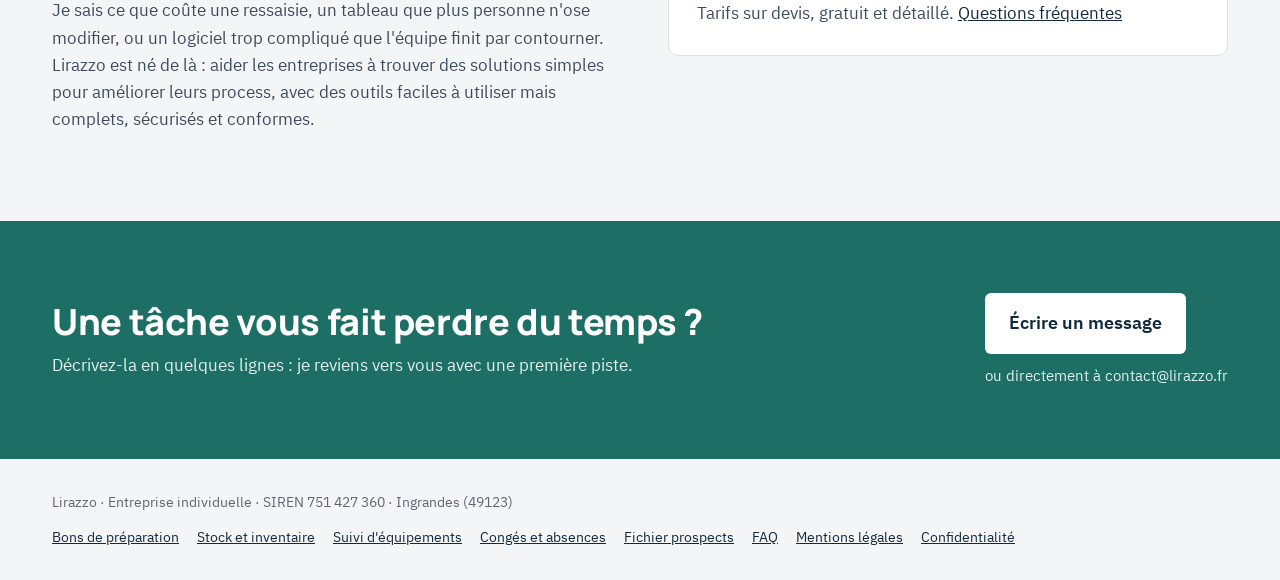
==== commit 6cb4ff5b: "Formulaire de contact (FormSubmit) et politique de confidentialité mise à jour Co-Authored-By: Claud" ====
--- a/index.html
+++ b/index.html
@@ -18,6 +18,7 @@
 <link rel="preload" href="fonts/manrope-latin-800-normal.woff2" as="font" type="font/woff2" crossorigin>
 <link rel="preload" href="fonts/ibm-plex-sans-latin-400-normal.woff2" as="font" type="font/woff2" crossorigin>
 <link rel="stylesheet" href="style.css">
+<script src="contact.js" defer></script>
 <script type="application/ld+json">
 {"@context":"https://schema.org","@type":"ProfessionalService","name":"Lirazzo","url":"https://lirazzo.fr/","email":"contact@lirazzo.fr","description":"Logiciels sur mesure pour les PME et les artisans.","address":{"@type":"PostalAddress","addressLocality":"Ingrandes","postalCode":"49123","addressCountry":"FR"},"areaServed":["Maine-et-Loire","Loire-Atlantique"],"priceRange":"Sur devis","knowsAbout":["logiciel sur mesure","gestion de stock","bons de préparation","suivi de maintenance","gestion des congés","fichier prospects"]}
 </script>
@@ -167,7 +168,7 @@
       <h2>Une tâche vous fait perdre du temps ?</h2>
       <p>Décrivez-la en quelques lignes : je reviens vers vous avec une première piste.</p>
     </div>
-    <a class="mail" href="mailto:contact@lirazzo.fr?subject=Mon%20besoin">contact@lirazzo.fr</a>
+    <div class="stack" style="align-items:flex-start"><a class="mail" href="mailto:contact@lirazzo.fr?subject=Mon%20besoin" data-contact>Écrire un message</a><span class="alt">ou directement à contact@lirazzo.fr</span></div>
   </div>
 </section>
 
--- a/style.css
+++ b/style.css
@@ -177,3 +177,31 @@
 .faq details p{margin-top:10px}
 .faq details[open] summary{margin-bottom:2px}
 .foot .links{display:flex;flex-wrap:wrap;gap:6px 18px}
+
+/* Formulaire de contact */
+.cf{border:0;border-radius:14px;padding:0;width:min(640px,calc(100% - 32px));max-height:calc(100dvh - 32px);color:var(--navy);background:#fff;box-shadow:0 30px 80px rgba(19,41,61,.35)}
+.cf::backdrop{background:rgba(19,41,61,.55)}
+.cf-form{display:flex;flex-direction:column;gap:14px;padding:28px}
+.cf-head{display:flex;justify-content:space-between;align-items:flex-start;gap:16px}
+.cf-head h2{font-size:clamp(22px,3vw,28px)}
+.cf-close{border:0;background:none;font-size:30px;line-height:1;color:var(--muted);cursor:pointer;padding:0 4px}
+.cf-close:hover{color:var(--navy)}
+.cf-intro{color:var(--text2);font-size:15.5px}
+.cf-grid{display:grid;grid-template-columns:repeat(auto-fit,minmax(min(100%,240px),1fr));gap:12px 16px}
+.cf label{display:flex;flex-direction:column;gap:5px;font-size:14px;font-weight:600}
+.cf input,.cf textarea{font:400 16px var(--body);color:var(--navy);padding:11px 12px;border:1px solid var(--line2);border-radius:8px;background:#fff;width:100%}
+.cf textarea{resize:vertical;min-height:120px}
+.cf input:focus,.cf textarea:focus{outline:none;border-color:var(--accent);box-shadow:0 0 0 3px rgba(42,157,143,.2)}
+.cf .cf-bad{border-color:#c0392b}
+.cf-hp{position:absolute!important;left:-9999px;width:1px;height:1px;opacity:0}
+.cf-legal{font-size:13px;color:var(--muted)}
+.cf-status:empty{display:none}
+.cf-status{font-size:15px;padding:10px 12px;border-radius:8px}
+.cf-ok{background:#e3f4f1;color:#155a52}
+.cf-err{background:#fbeaea;color:#8a2a20}
+.cf-actions{display:flex;justify-content:flex-end;gap:12px;flex-wrap:wrap}
+.cf-actions .btn{cursor:pointer;font:600 16px var(--body)}
+.cf-send:disabled{opacity:.6;cursor:wait}
+@media (max-width:600px){.cf-form{padding:20px}.cf-actions .btn{flex:1}}
+.contact .alt{color:#e0f2ef;font-size:14.5px}
+.contact .alt a{color:#fff}
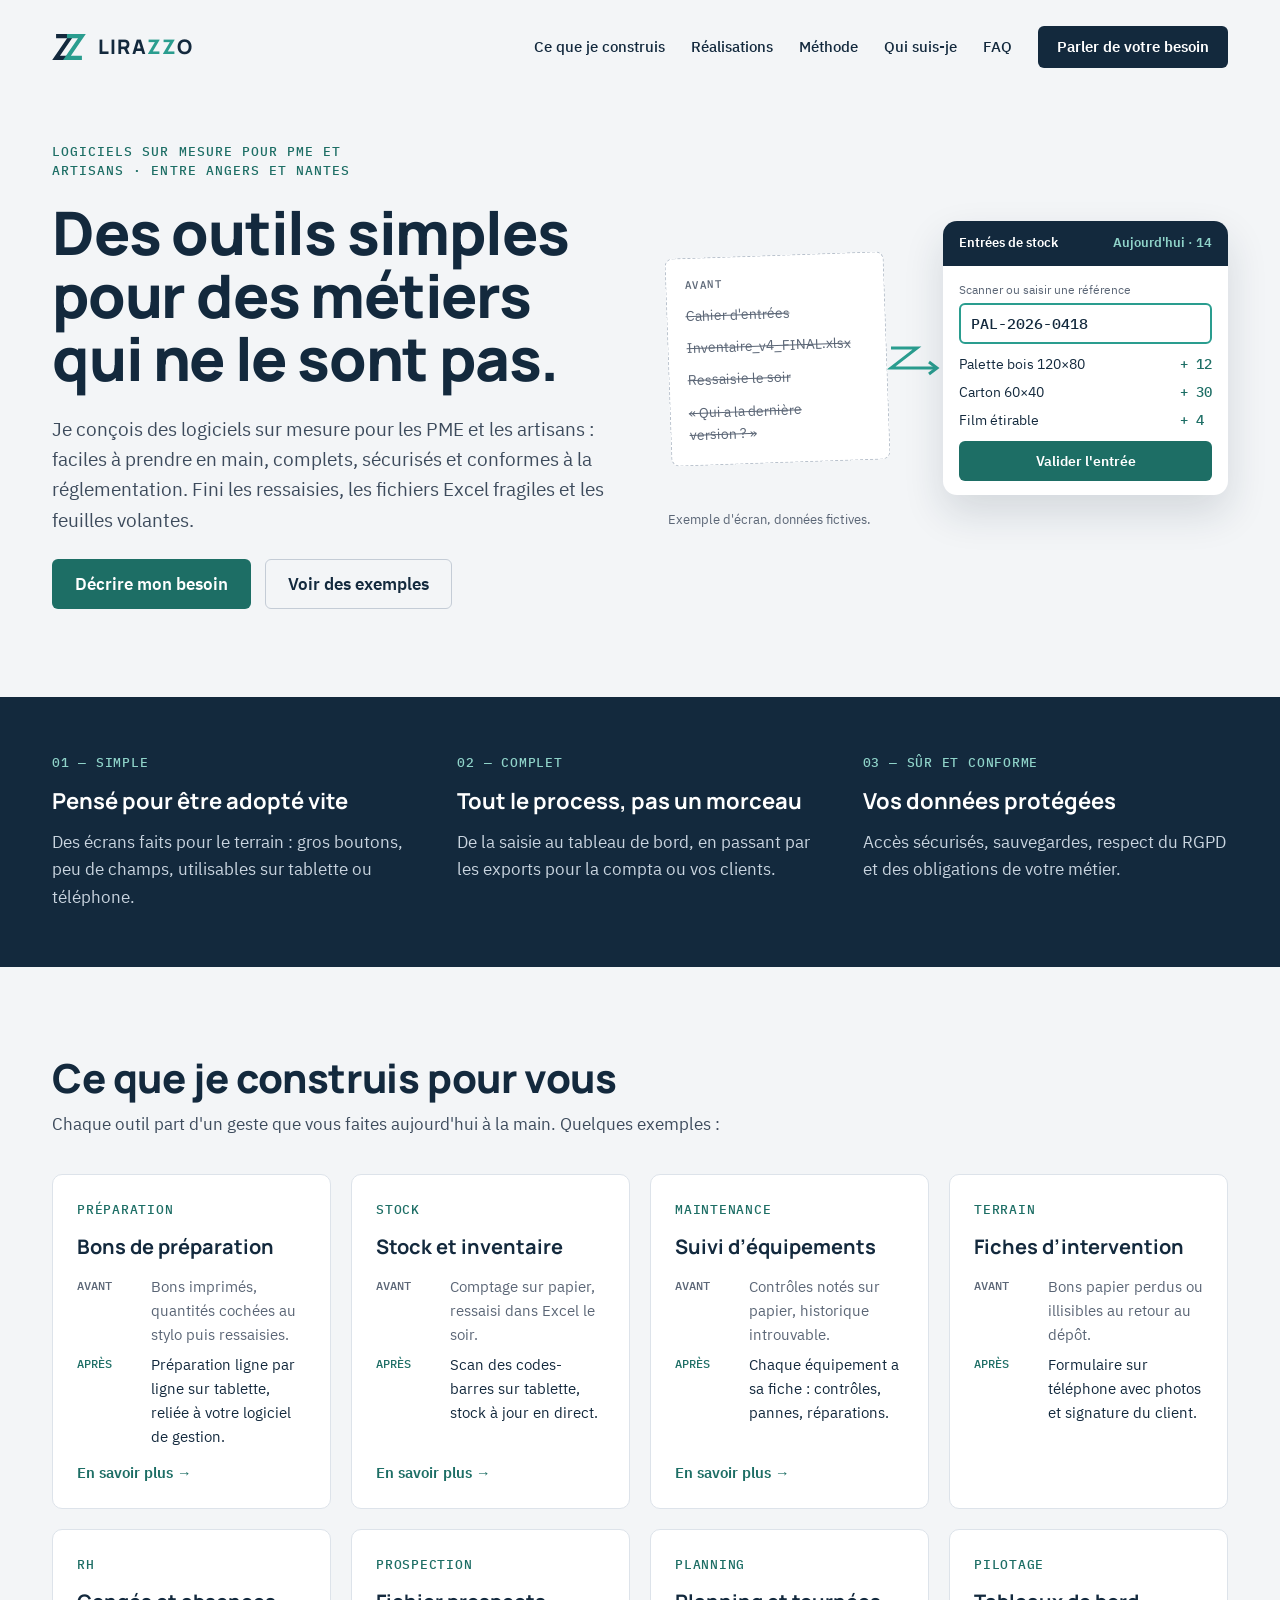
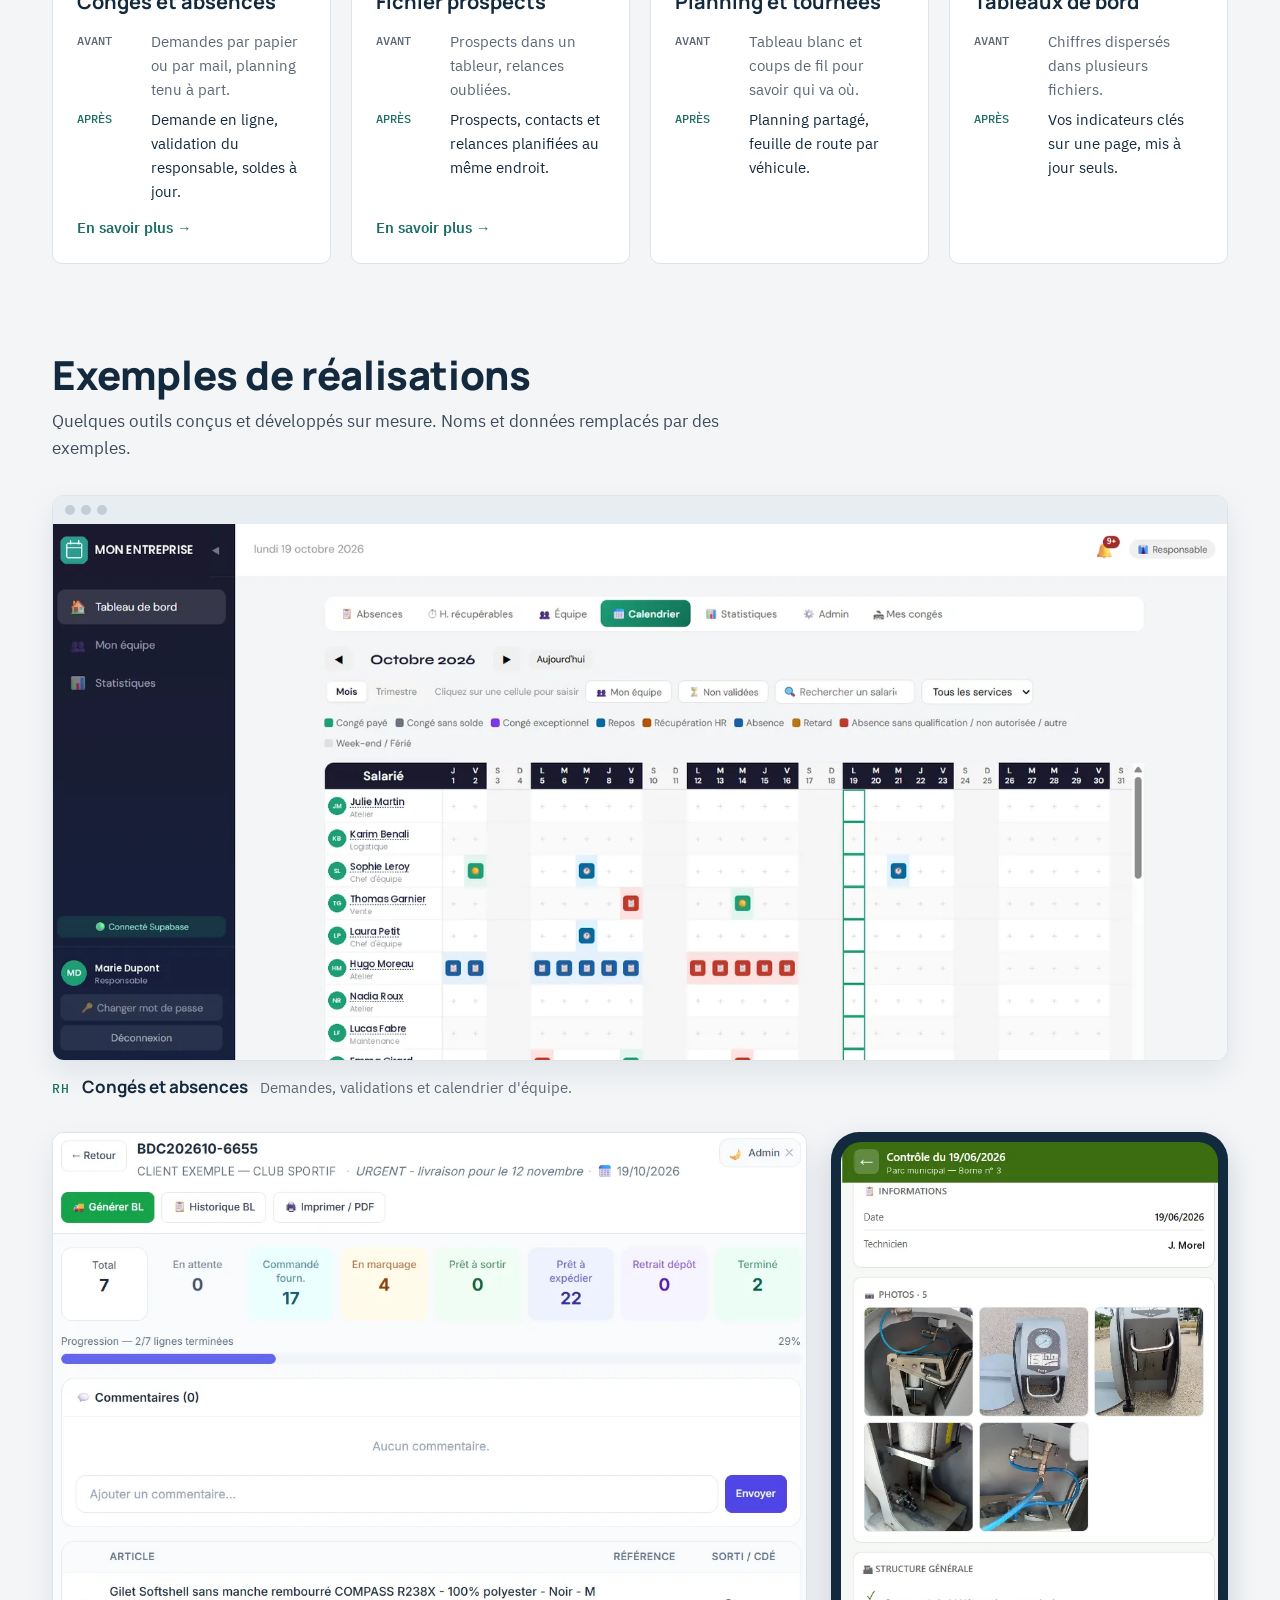
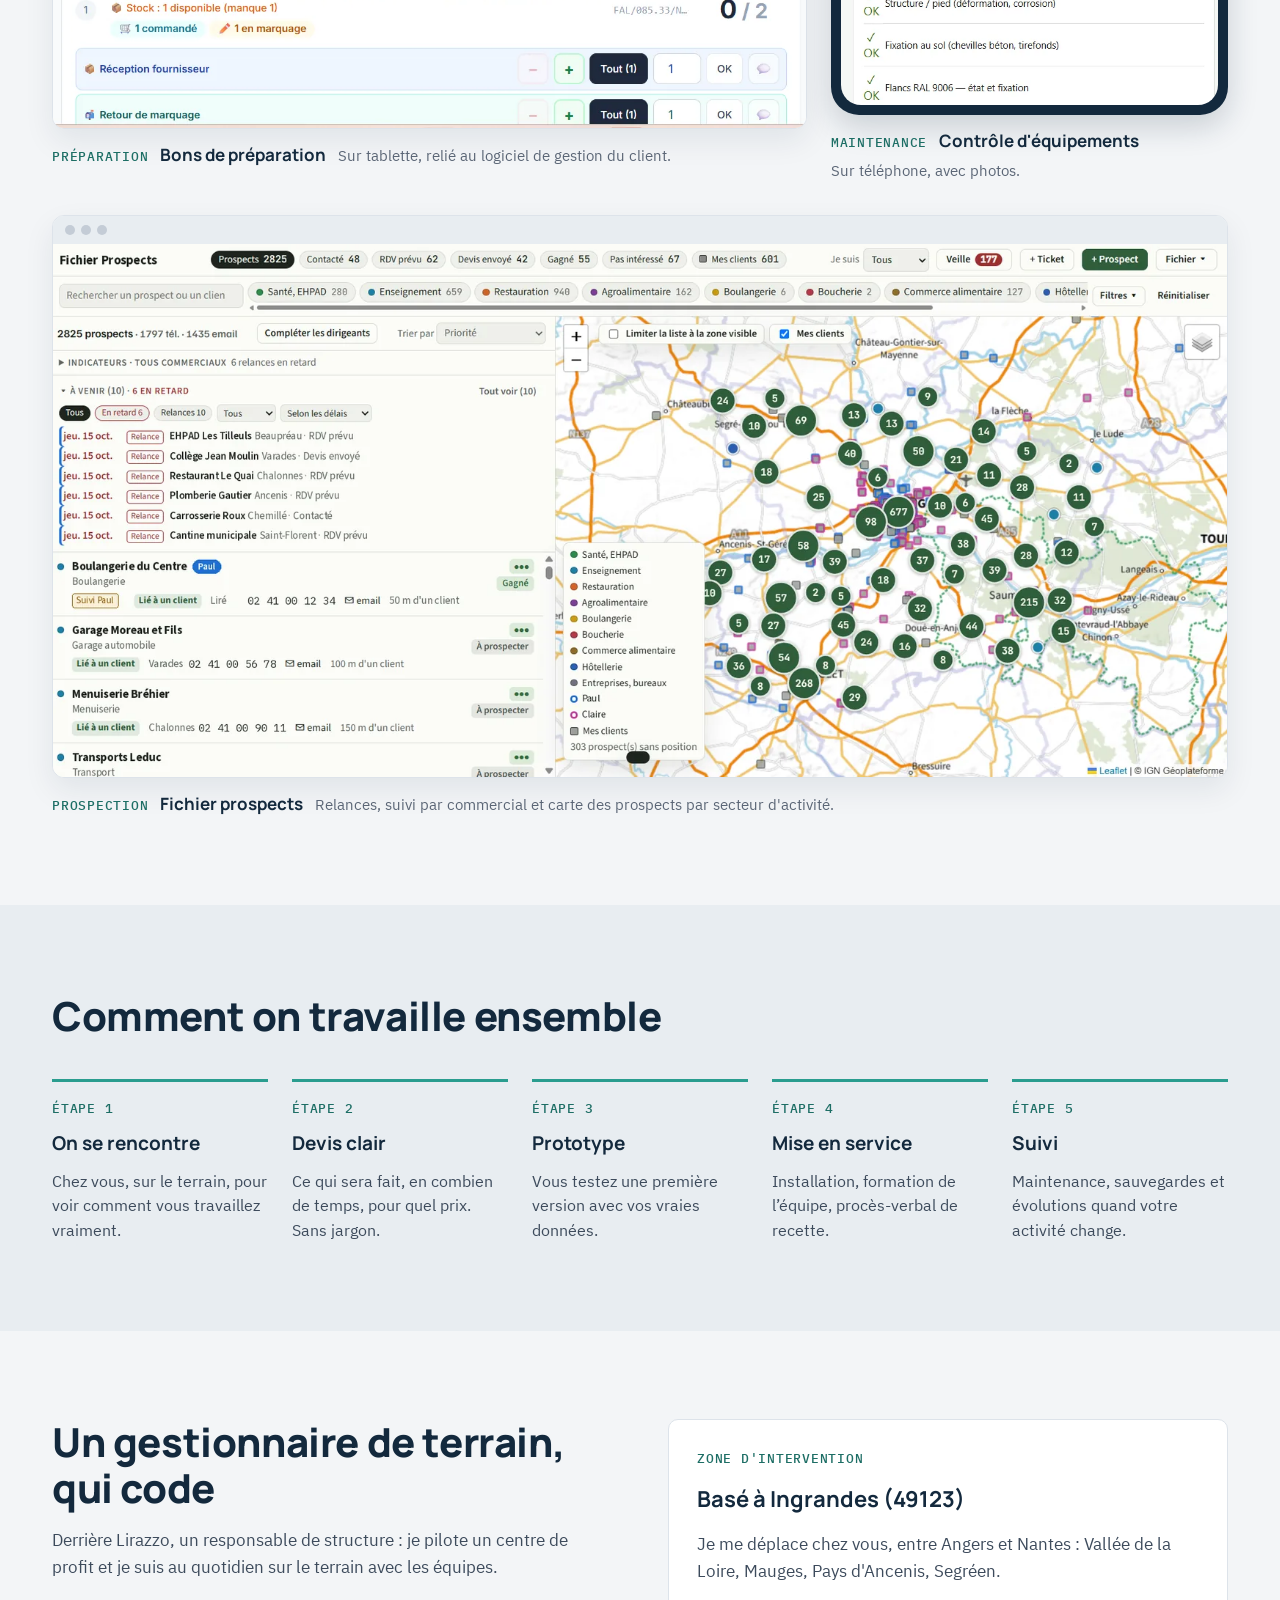
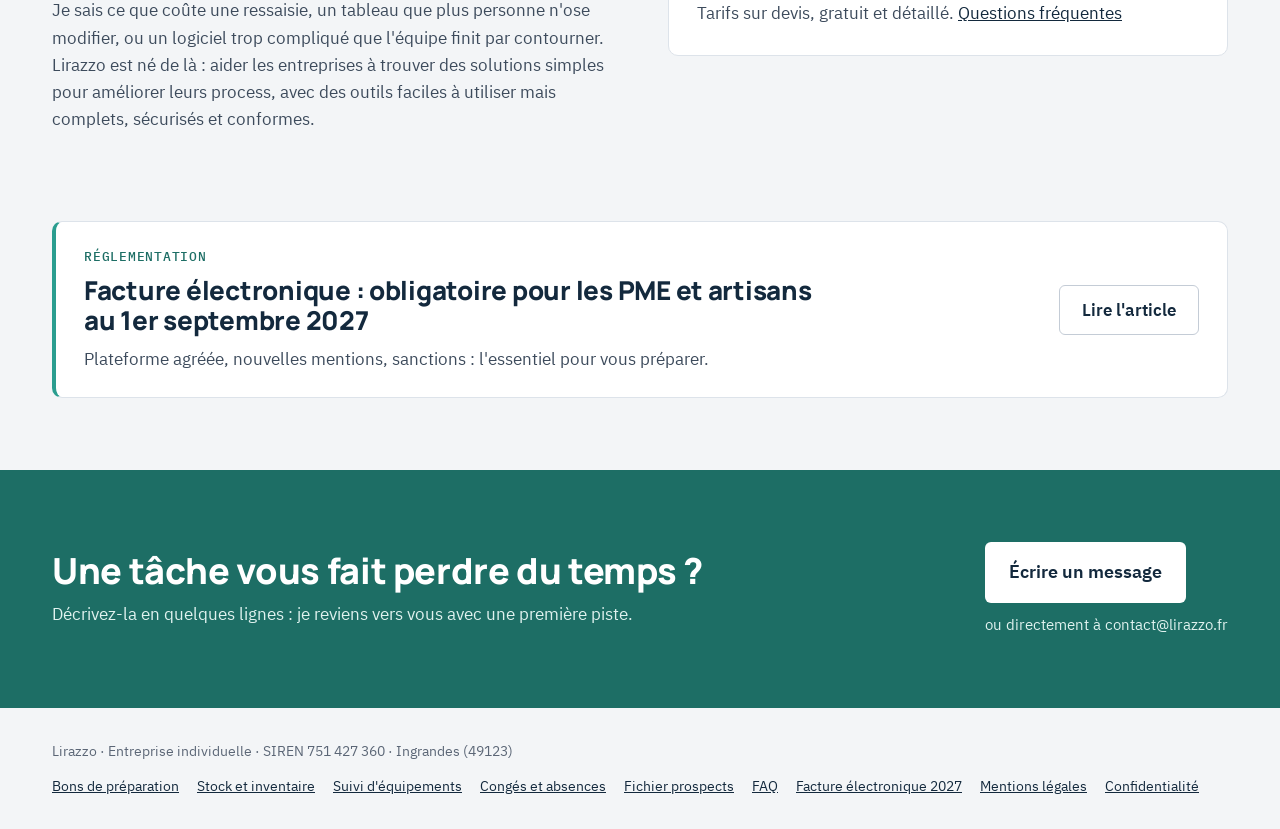
==== commit 993c9ca9: "Article facture électronique 2027, menu mobile repliable, captures agrandissables Co-Authored-By: Cl" ====
--- a/index.html
+++ b/index.html
@@ -19,6 +19,7 @@
 <link rel="preload" href="fonts/ibm-plex-sans-latin-400-normal.woff2" as="font" type="font/woff2" crossorigin>
 <link rel="stylesheet" href="style.css">
 <script src="contact.js" defer></script>
+<script src="site.js" defer></script>
 <script type="application/ld+json">
 {"@context":"https://schema.org","@type":"ProfessionalService","name":"Lirazzo","url":"https://lirazzo.fr/","email":"contact@lirazzo.fr","description":"Logiciels sur mesure pour les PME et les artisans.","address":{"@type":"PostalAddress","addressLocality":"Ingrandes","postalCode":"49123","addressCountry":"FR"},"areaServed":["Maine-et-Loire","Loire-Atlantique"],"priceRange":"Sur devis","knowsAbout":["logiciel sur mesure","gestion de stock","bons de préparation","suivi de maintenance","gestion des congés","fichier prospects"]}
 </script>
@@ -162,6 +163,13 @@
   </div>
 </section>
 
+<section class="wrap" style="padding-bottom:72px">
+  <div class="news">
+    <div class="stack" style="max-width:760px"><div class="label">RÉGLEMENTATION</div><h2>Facture électronique : obligatoire pour les PME et artisans au 1er septembre 2027</h2><p>Plateforme agréée, nouvelles mentions, sanctions : l'essentiel pour vous préparer.</p></div>
+    <a class="btn btn-ghost" href="facture-electronique-2027.html">Lire l'article</a>
+  </div>
+</section>
+
 <section id="contact" class="contact">
   <div class="wrap">
     <div class="stack intro">
@@ -176,7 +184,7 @@
 
 <footer class="wrap foot">
   <span>Lirazzo · Entreprise individuelle · SIREN 751 427 360 · Ingrandes (49123)</span>
-  <nav class="links" aria-label="Plan du site"><a href="logiciel-bons-de-preparation.html">Bons de préparation</a><a href="logiciel-gestion-de-stock.html">Stock et inventaire</a><a href="logiciel-suivi-equipements.html">Suivi d'équipements</a><a href="logiciel-conges-absences.html">Congés et absences</a><a href="logiciel-fichier-prospects.html">Fichier prospects</a><a href="faq.html">FAQ</a><a href="mentions-legales.html">Mentions légales</a><a href="confidentialite.html">Confidentialité</a></nav>
+  <nav class="links" aria-label="Plan du site"><a href="logiciel-bons-de-preparation.html">Bons de préparation</a><a href="logiciel-gestion-de-stock.html">Stock et inventaire</a><a href="logiciel-suivi-equipements.html">Suivi d'équipements</a><a href="logiciel-conges-absences.html">Congés et absences</a><a href="logiciel-fichier-prospects.html">Fichier prospects</a><a href="faq.html">FAQ</a><a href="facture-electronique-2027.html">Facture électronique 2027</a><a href="mentions-legales.html">Mentions légales</a><a href="confidentialite.html">Confidentialité</a></nav>
 </footer>
 </body>
 </html>
--- a/style.css
+++ b/style.css
@@ -205,3 +205,38 @@
 @media (max-width:600px){.cf-form{padding:20px}.cf-actions .btn{flex:1}}
 .contact .alt{color:#e0f2ef;font-size:14.5px}
 .contact .alt a{color:#fff}
+
+/* Menu mobile */
+.menu-btn{display:none}
+@media (max-width:760px){
+  .js .top{position:relative}
+  .js .menu-btn{display:inline-flex;align-items:center;gap:10px;border:1px solid var(--line2);background:#fff;border-radius:8px;padding:9px 14px;font:600 15px var(--body);color:var(--navy);cursor:pointer}
+  .js .menu-ico,.js .menu-ico::before,.js .menu-ico::after{display:block;width:18px;height:2px;background:var(--navy);border-radius:2px;position:relative;transition:transform .2s}
+  .js .menu-ico::before,.js .menu-ico::after{content:"";position:absolute;left:0}
+  .js .menu-ico::before{top:-6px}.js .menu-ico::after{top:6px}
+  .js .top.open .menu-ico{background:transparent}
+  .js .top.open .menu-ico::before{transform:translateY(6px) rotate(45deg)}
+  .js .top.open .menu-ico::after{transform:translateY(-6px) rotate(-45deg)}
+  .js .top .nav{display:none;width:100%;flex-direction:column;align-items:stretch;gap:0;background:#fff;border:1px solid var(--line);border-radius:10px;padding:6px;font-size:16px}
+  .js .top.open .nav{display:flex}
+  .js .top .nav a{padding:12px 12px;border-radius:6px}
+  .js .top .nav a:not(.btn):hover{background:var(--bg)}
+  .js .top .nav .btn-navy{margin-top:6px;text-align:center}
+}
+@media (prefers-reduced-motion:reduce){.menu-ico,.menu-ico::before,.menu-ico::after{transition:none}}
+
+/* Captures agrandissables */
+img.zoomable{cursor:zoom-in}
+.lb{border:0;padding:0;background:transparent;max-width:none;max-height:none;width:100vw;height:100dvh;display:none}
+.lb[open]{display:flex;flex-direction:column;align-items:center;justify-content:center;gap:12px;cursor:zoom-out}
+.lb::backdrop{background:rgba(10,20,30,.88)}
+.lb img{max-width:calc(100vw - 32px);max-height:calc(100dvh - 90px);width:auto;height:auto;border-radius:8px;box-shadow:0 20px 60px rgba(0,0,0,.5);background:#fff}
+.lb-cap{color:#e6edf3;font-size:14px;text-align:center;padding:0 16px;max-width:900px}
+.lb-close{position:fixed;top:12px;right:16px;border:0;background:rgba(255,255,255,.15);color:#fff;font-size:30px;line-height:1;width:44px;height:44px;border-radius:50%;cursor:pointer}
+
+/* Article */
+.page ol{margin:0;padding-left:22px;display:flex;flex-direction:column;gap:8px}
+.page section a{color:var(--accent-dark)}
+.news{background:#fff;border:1px solid var(--line);border-left:4px solid var(--accent);border-radius:10px;padding:24px 28px;display:flex;justify-content:space-between;align-items:center;gap:16px 32px;flex-wrap:wrap}
+.news h2{font-size:clamp(20px,2.4vw,26px)}
+.news p{color:var(--text2)}
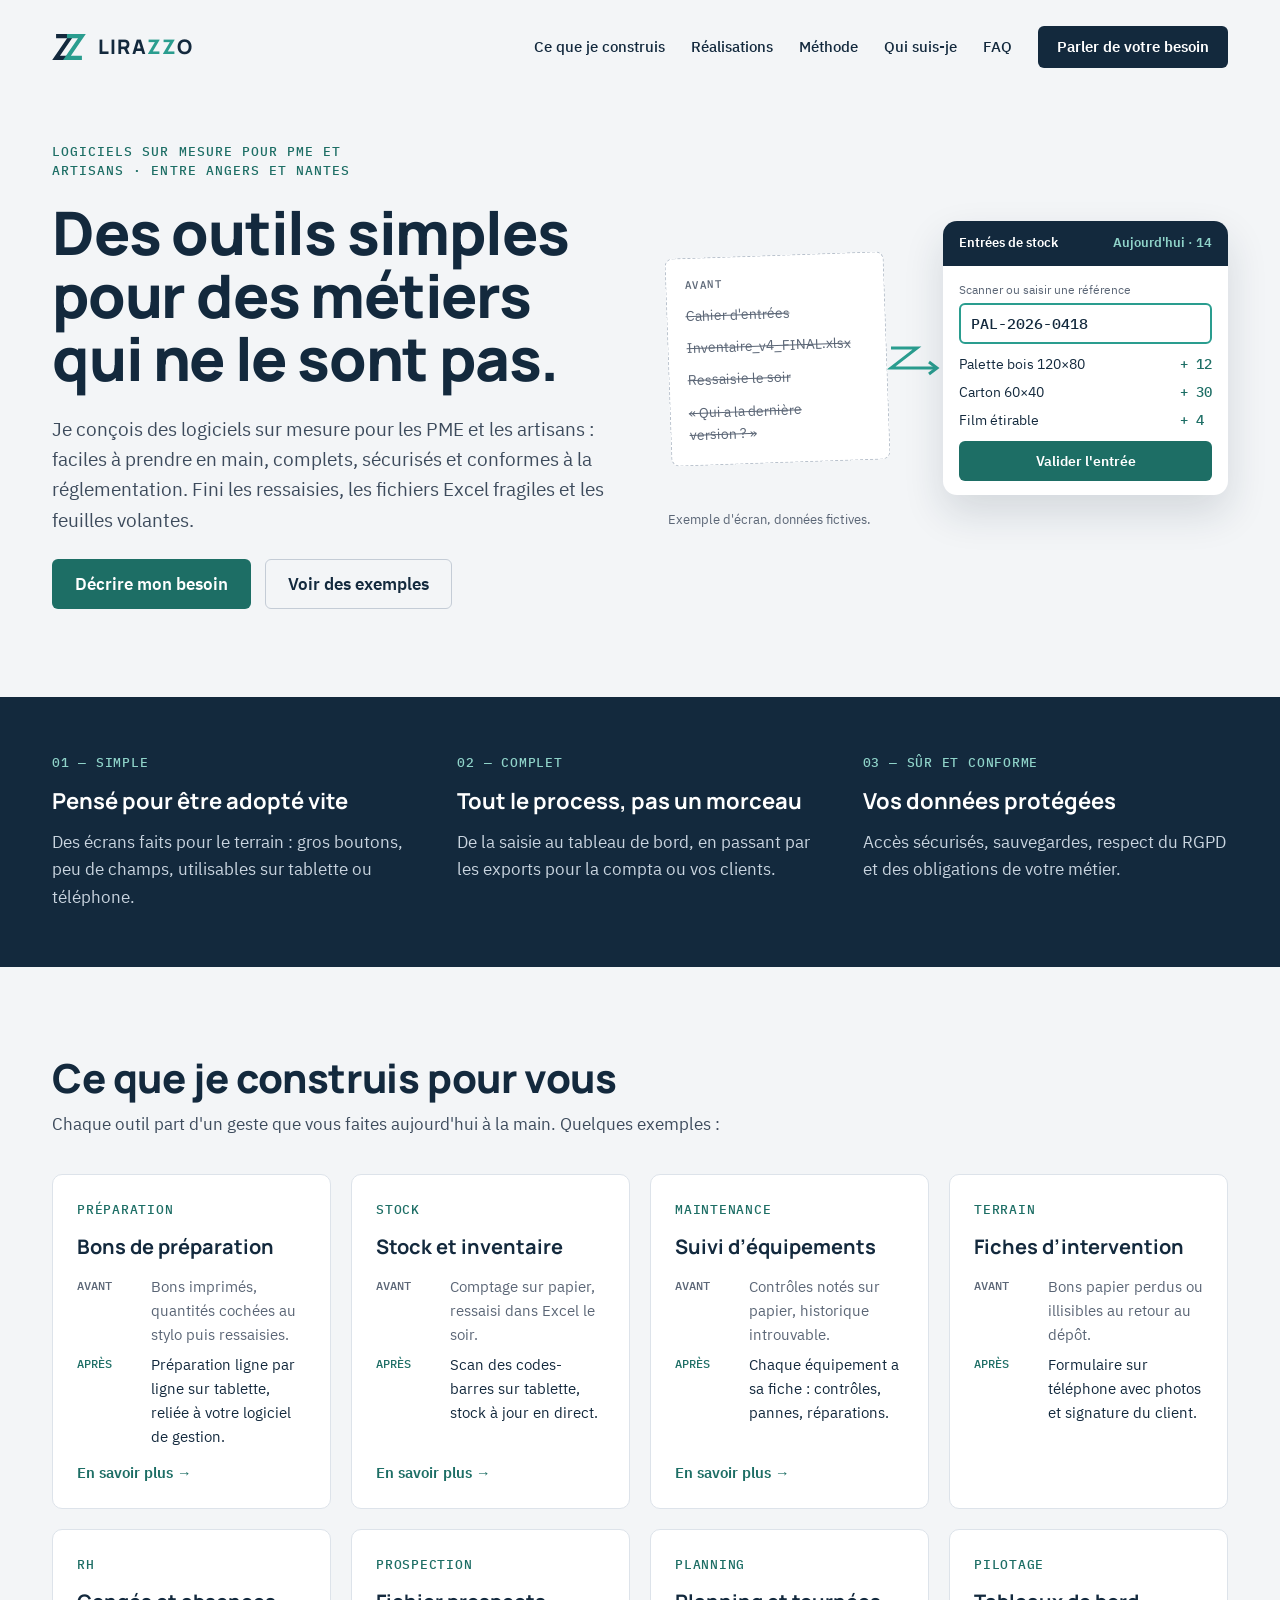
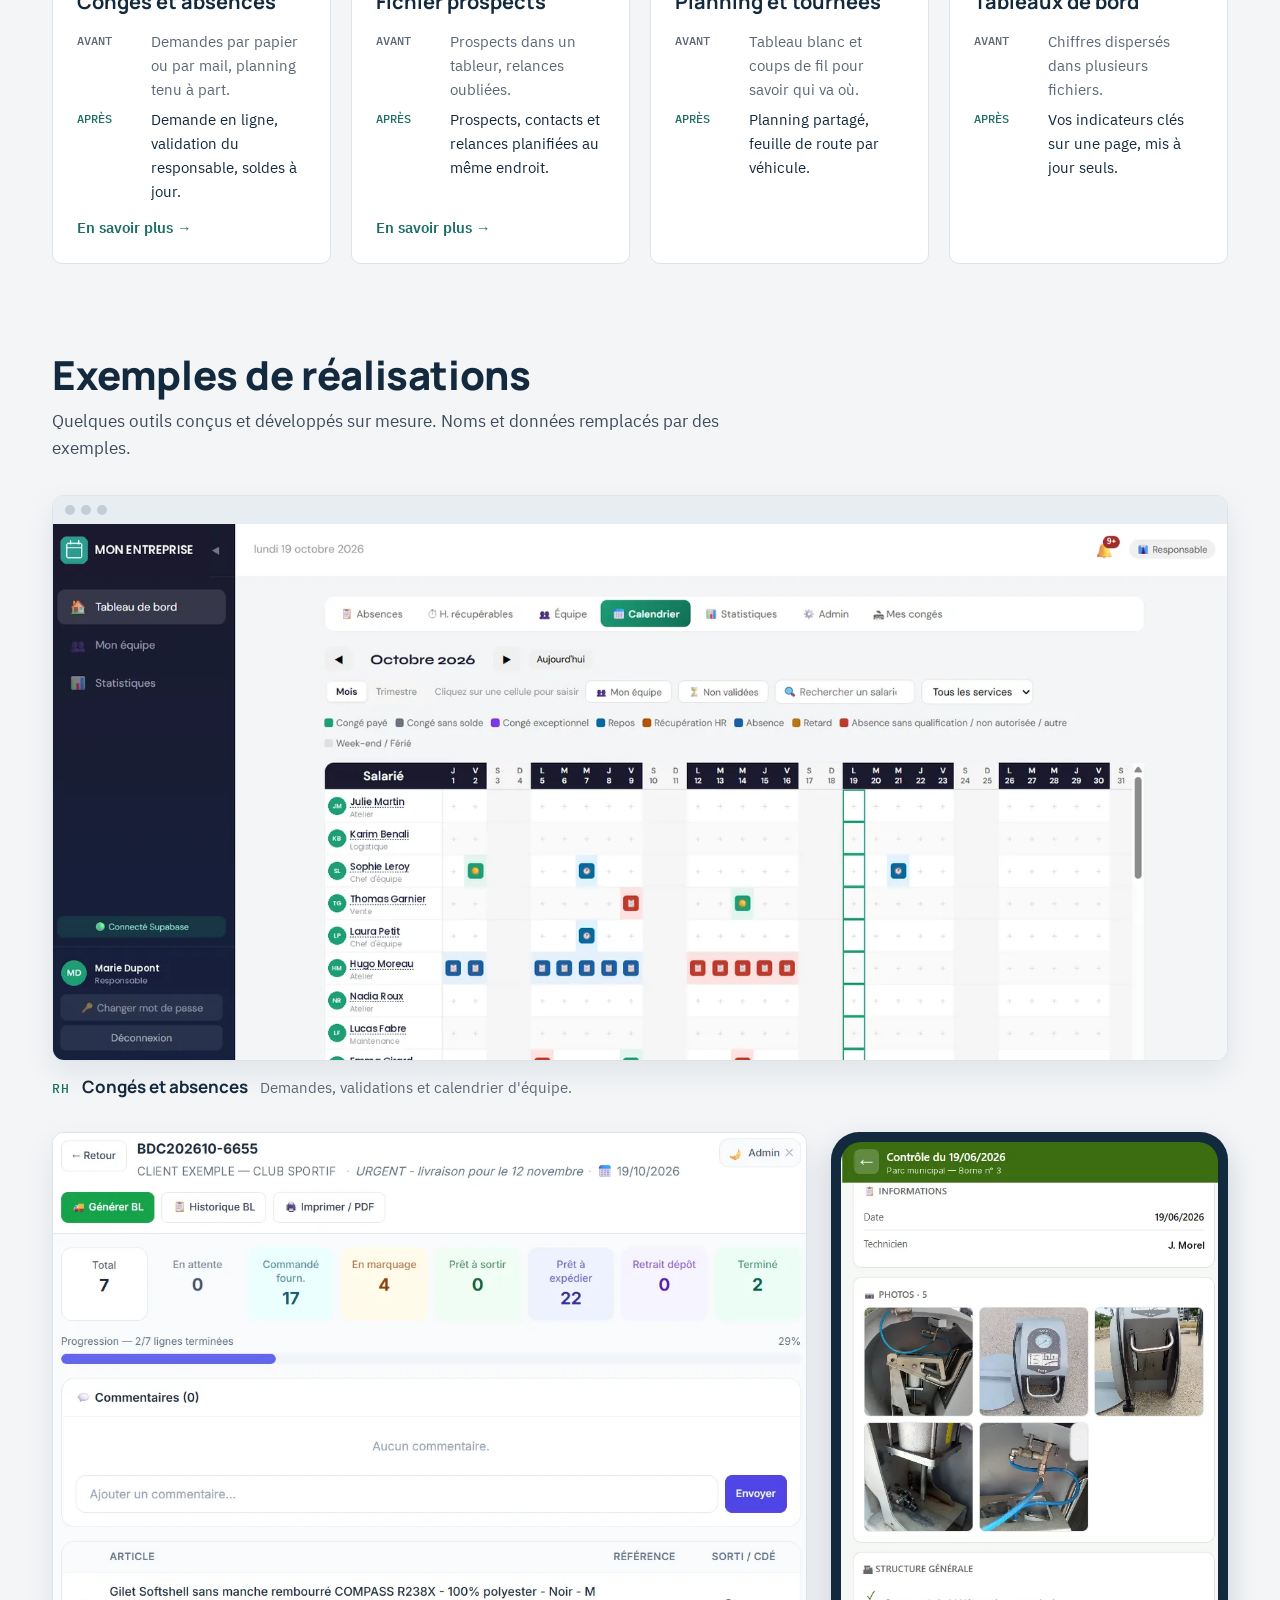
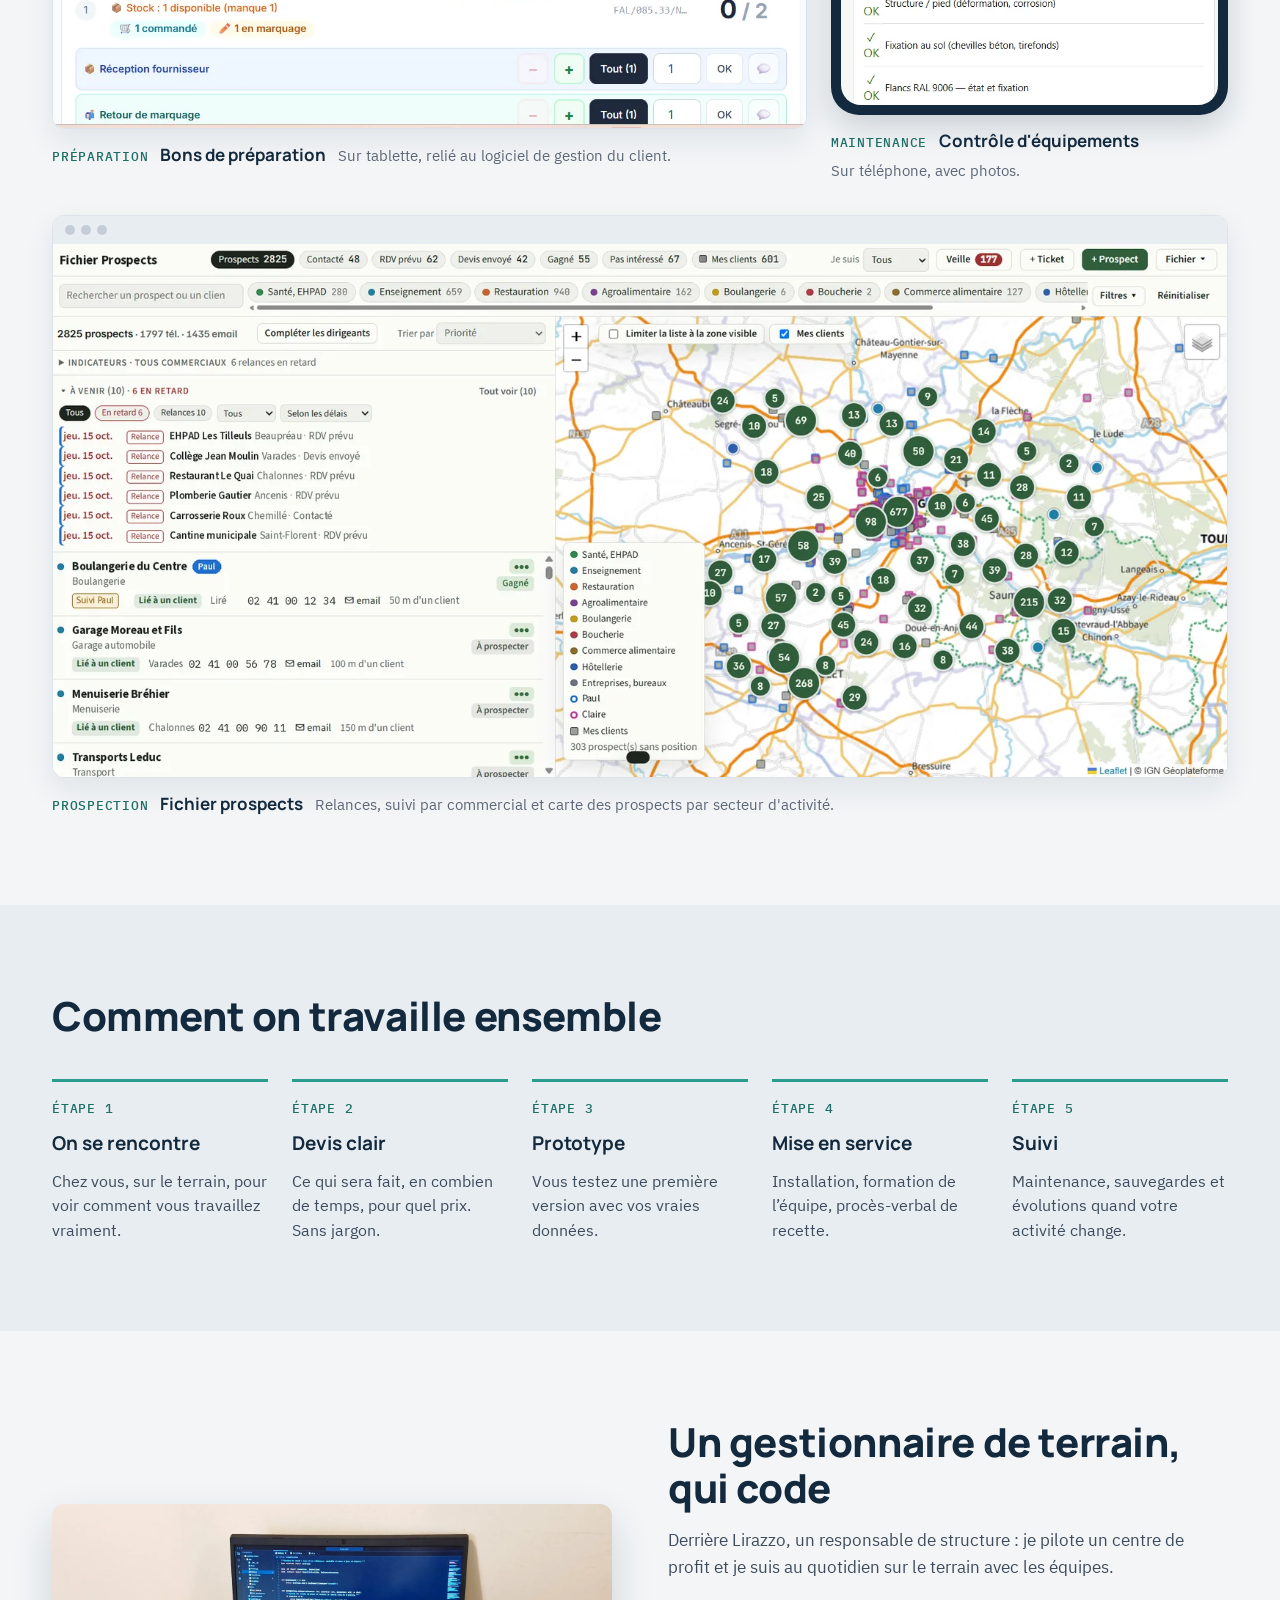
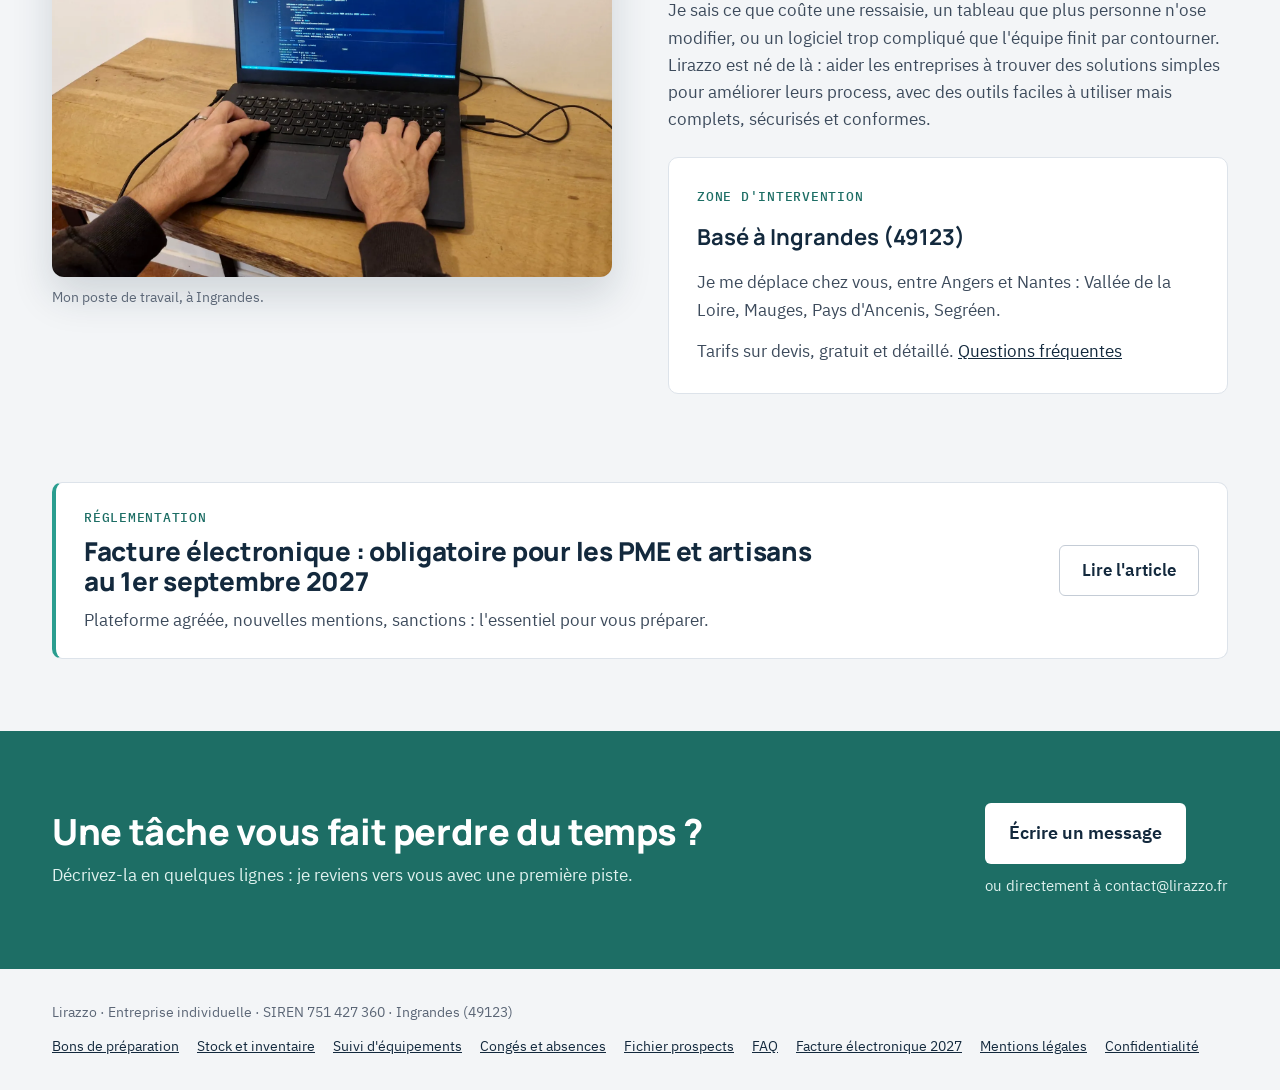
==== commit 329c88c6: "Photo du poste de travail dans « Qui suis-je » et nouvelle image d'aperçu Co-Authored-By: Claude Opu" ====
--- a/index.html
+++ b/index.html
@@ -150,16 +150,17 @@
 </section>
 
 <section id="qui" class="wrap who">
+  <figure class="who-photo"><img src="img/poste-de-travail.webp" width="1600" height="1066" loading="lazy" alt="Mains sur le clavier d'un ordinateur portable affichant du code, sur un bureau en bois brut"><figcaption>Mon poste de travail, à Ingrandes.</figcaption></figure>
   <div class="stack">
     <h2>Un gestionnaire de terrain, qui code</h2>
     <p class="lead">Derrière Lirazzo, un responsable de structure : je pilote un centre de profit et je suis au quotidien sur le terrain avec les équipes.</p>
     <p class="lead">Je sais ce que coûte une ressaisie, un tableau que plus personne n'ose modifier, ou un logiciel trop compliqué que l'équipe finit par contourner. Lirazzo est né de là : aider les entreprises à trouver des solutions simples pour améliorer leurs process, avec des outils faciles à utiliser mais complets, sécurisés et conformes.</p>
-  </div>
   <div class="zone">
     <div class="label">ZONE D'INTERVENTION</div>
     <h3>Basé à Ingrandes (49123)</h3>
     <p class="lead">Je me déplace chez vous, entre Angers et Nantes : Vallée de la Loire, Mauges, Pays d'Ancenis, Segréen.</p>
     <p class="lead">Tarifs sur devis, gratuit et détaillé. <a href="faq.html">Questions fréquentes</a></p>
+  </div>
   </div>
 </section>
 
--- a/style.css
+++ b/style.css
@@ -240,3 +240,11 @@
 .news{background:#fff;border:1px solid var(--line);border-left:4px solid var(--accent);border-radius:10px;padding:24px 28px;display:flex;justify-content:space-between;align-items:center;gap:16px 32px;flex-wrap:wrap}
 .news h2{font-size:clamp(20px,2.4vw,26px)}
 .news p{color:var(--text2)}
+.cf-wait{background:var(--bg2);color:var(--text2)}
+
+/* Photo « Qui suis-je » */
+.who{align-items:center}
+.who-photo{margin:0;display:flex;flex-direction:column;gap:10px}
+.who-photo img{display:block;width:100%;height:auto;border-radius:12px;box-shadow:0 18px 40px rgba(19,41,61,.16)}
+.who-photo figcaption{font-size:13.5px;color:var(--muted)}
+.who .zone{margin-top:8px}
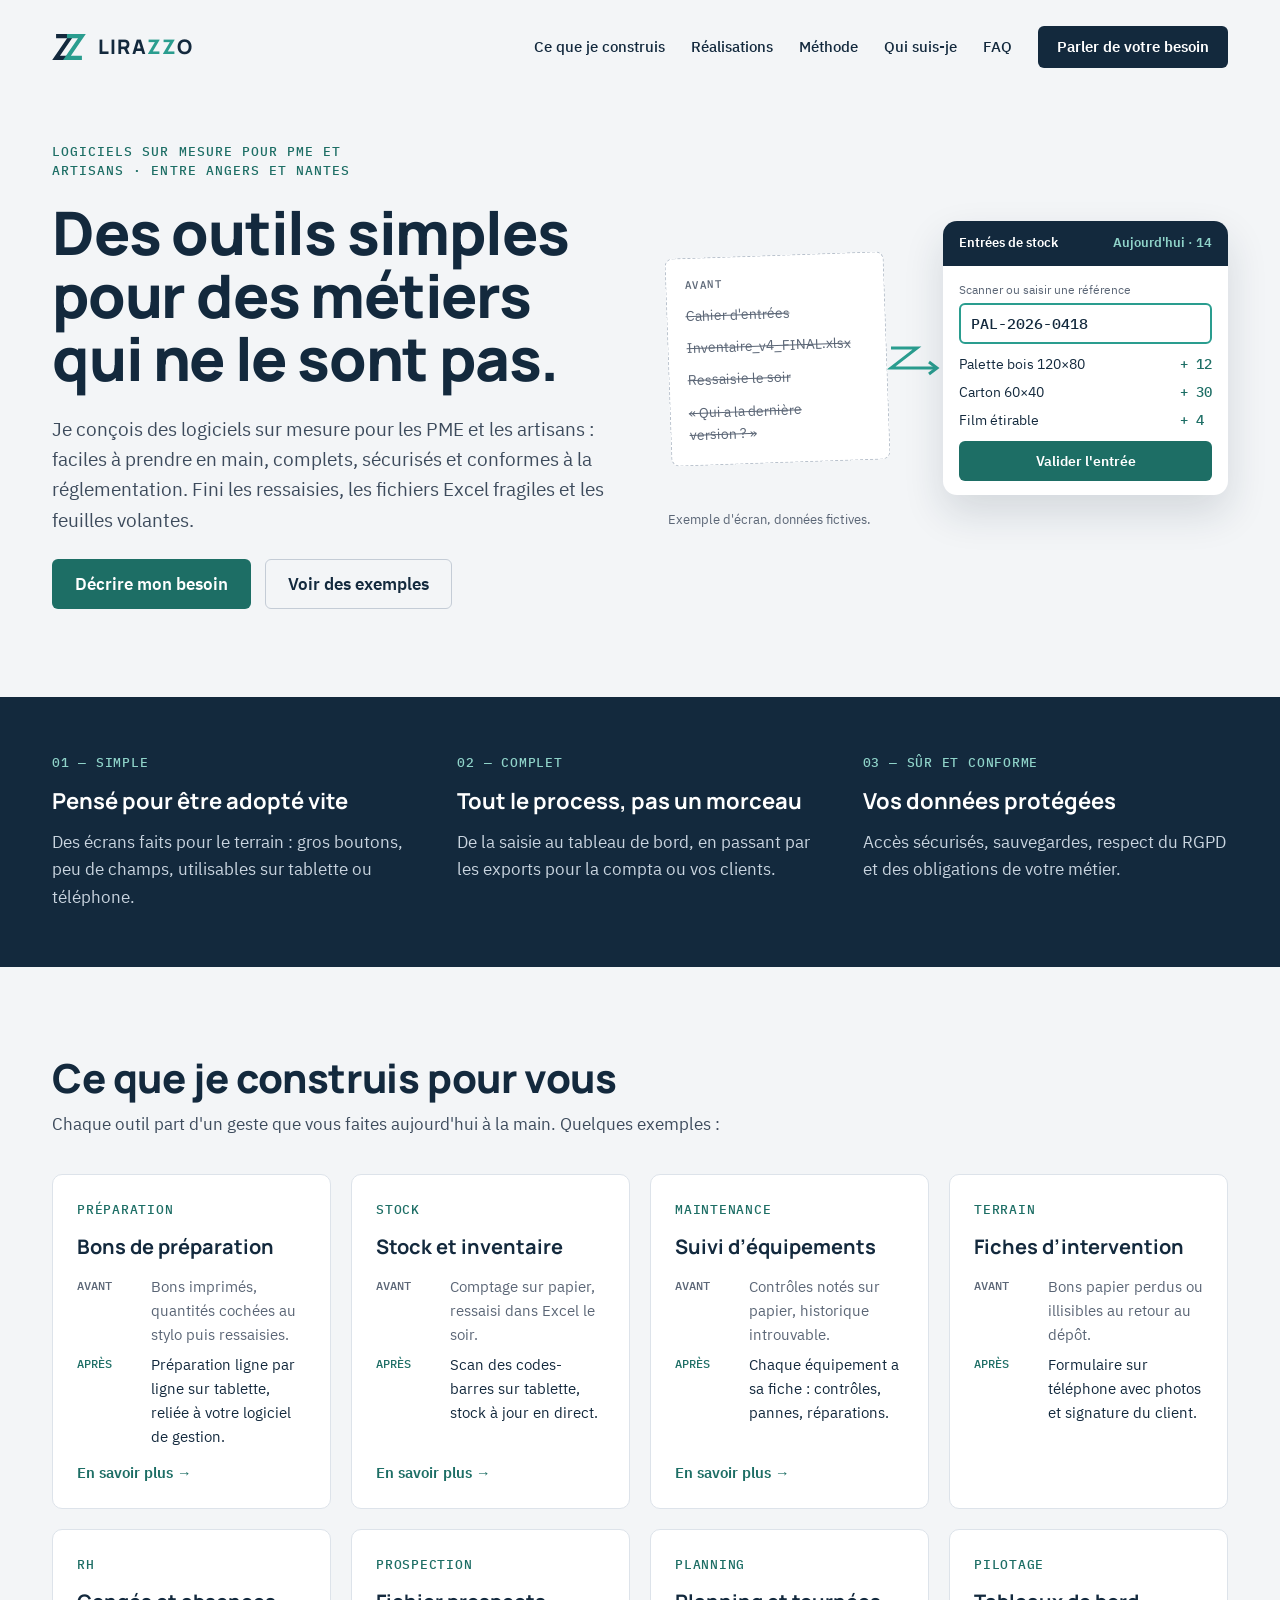
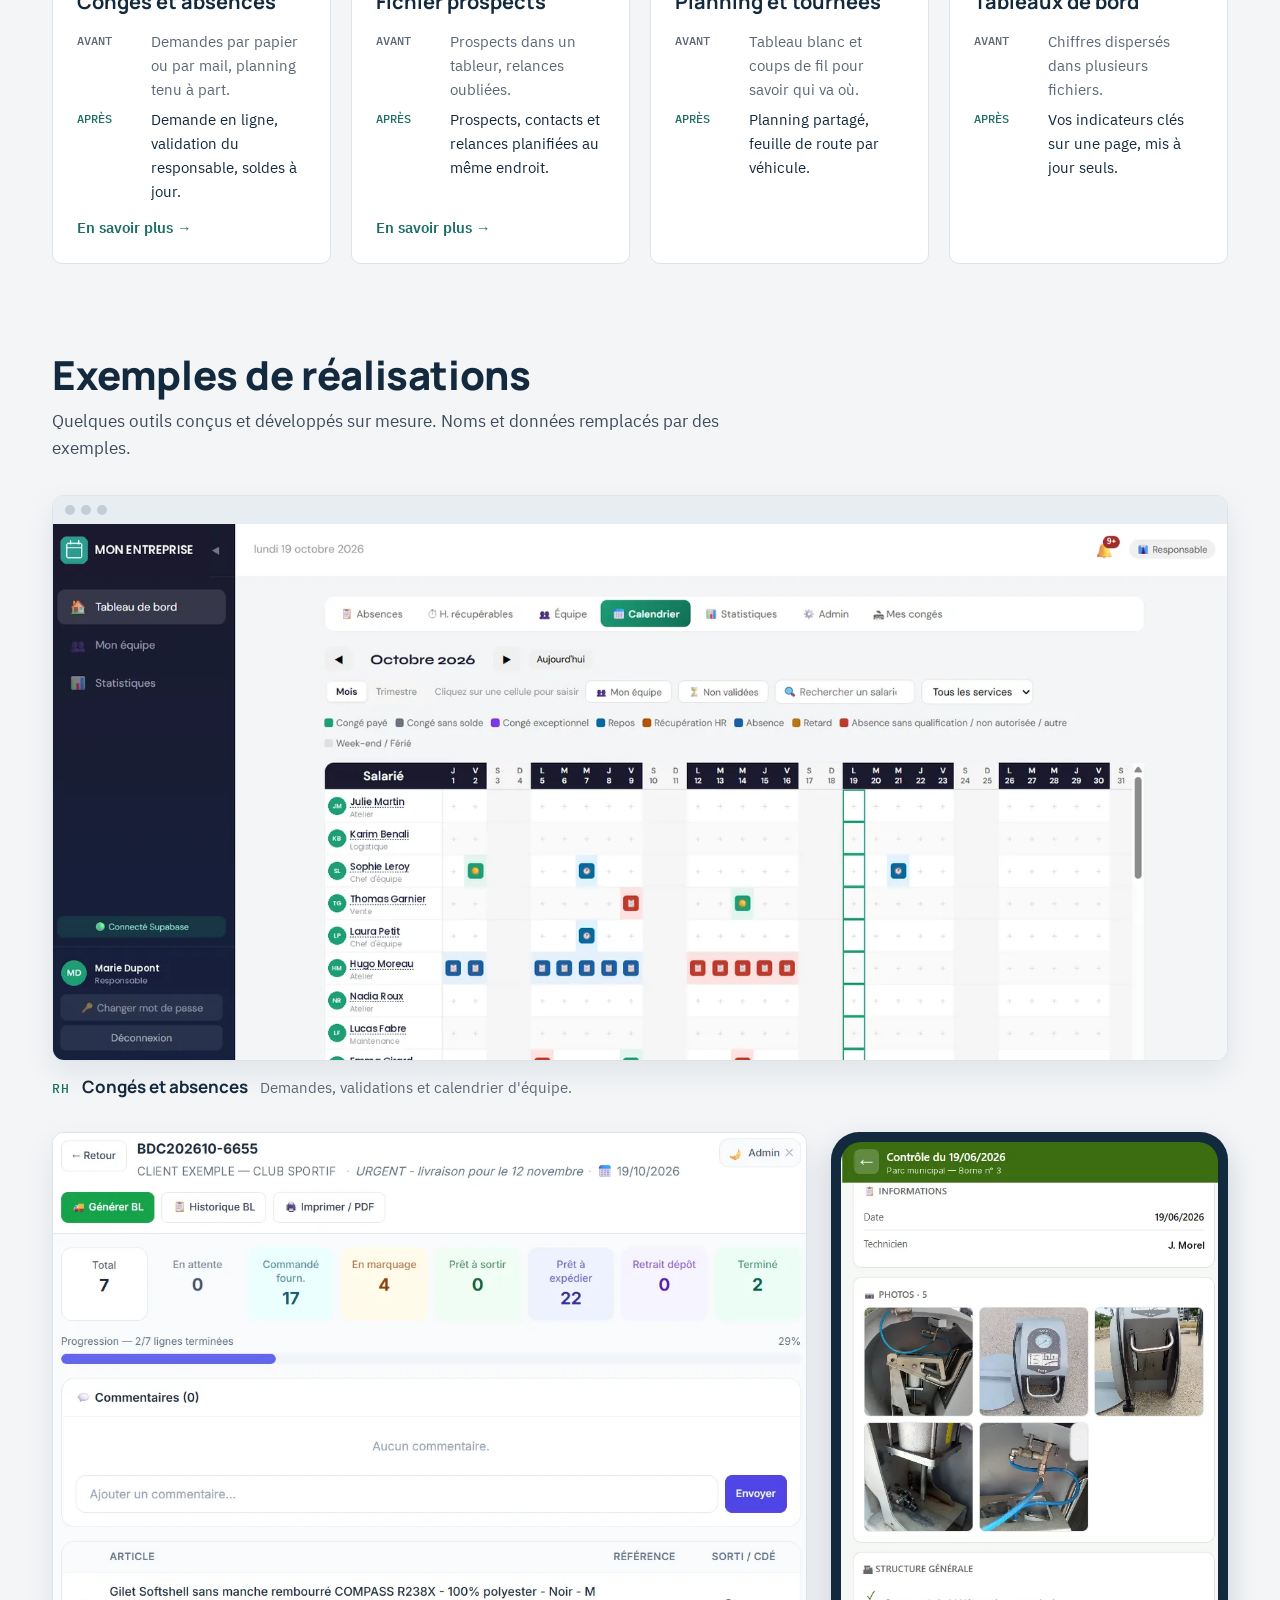
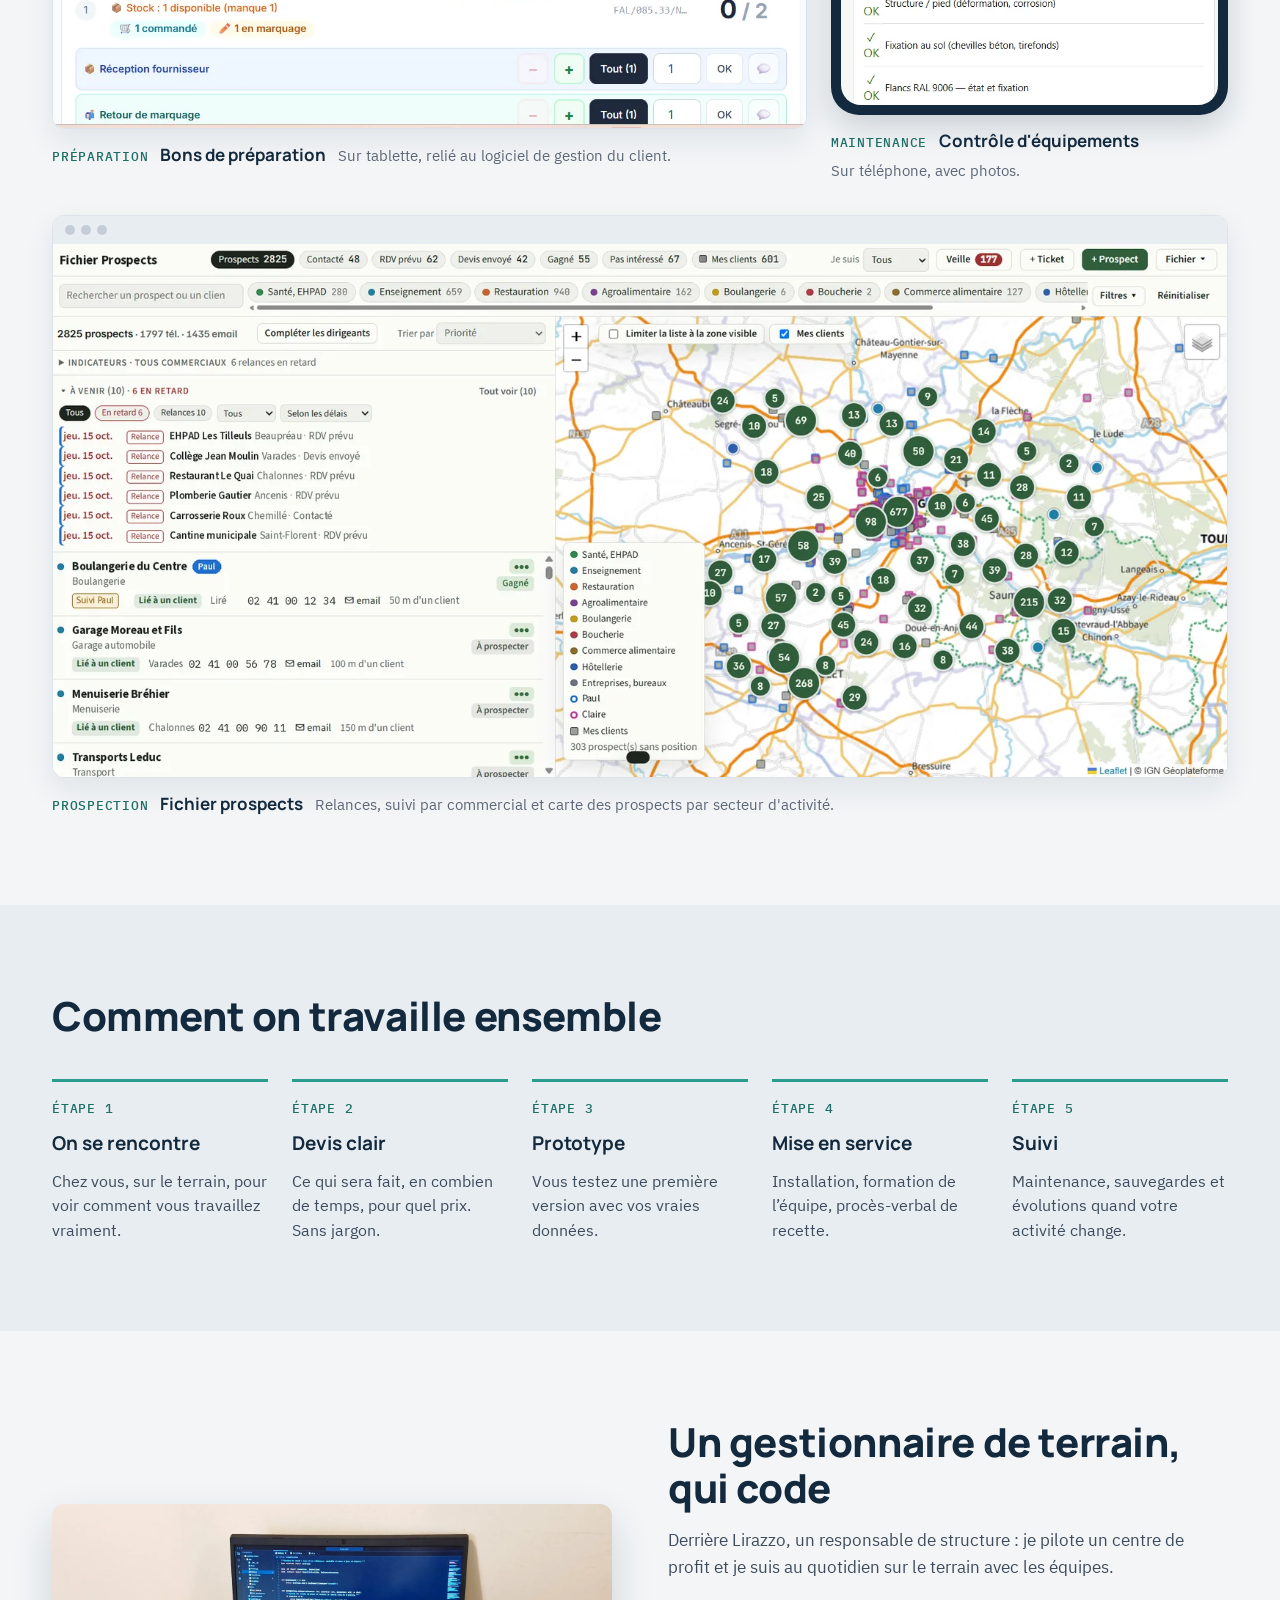
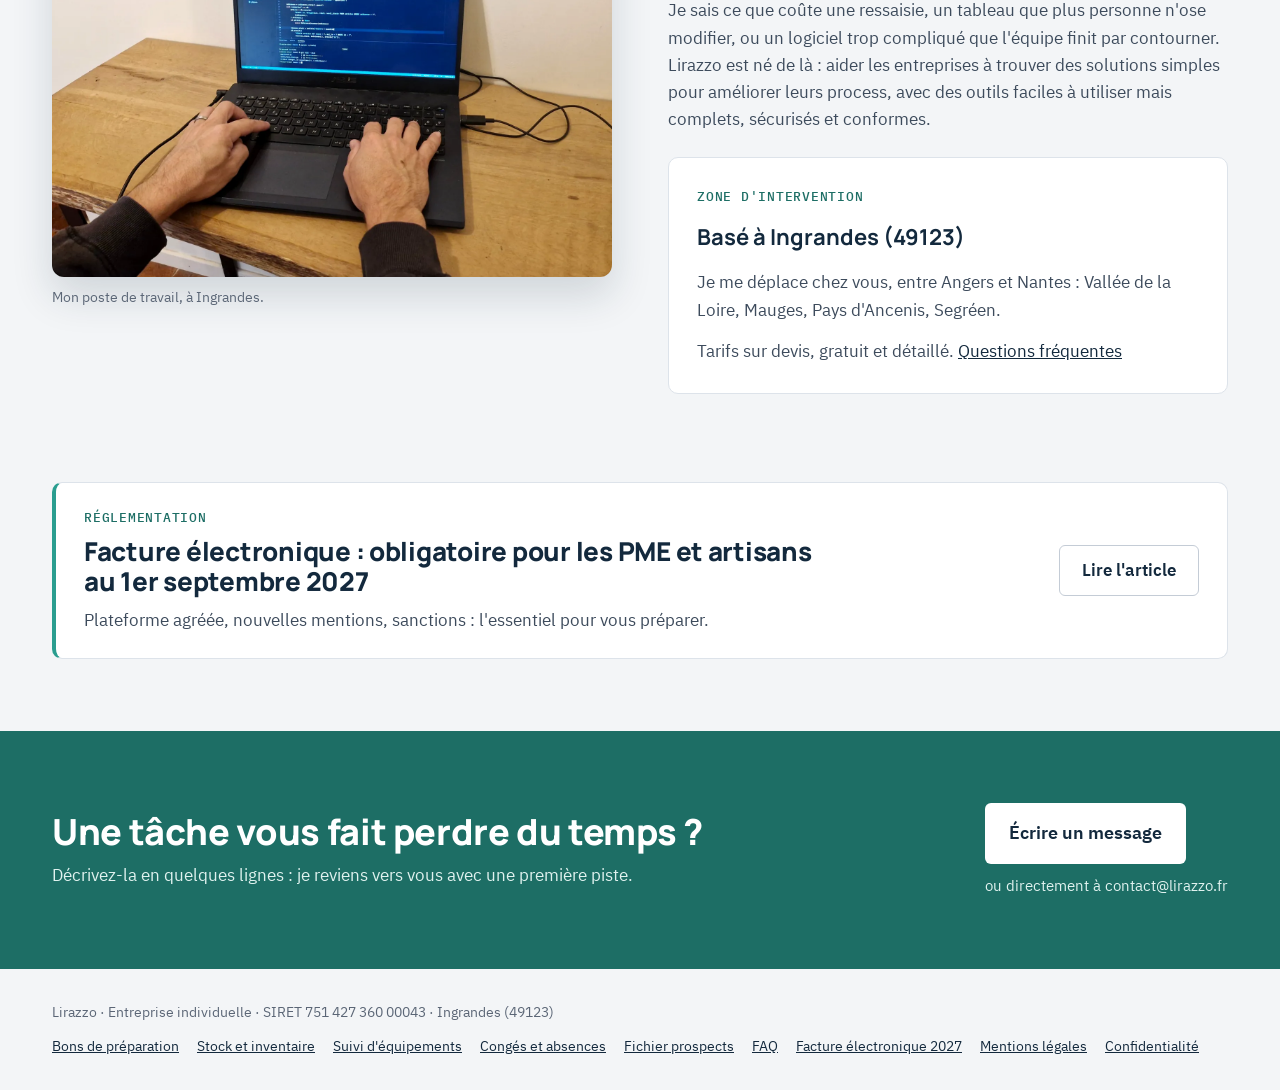
==== commit 1324e976: "Ajout du SIRET (pied de page et mentions légales) Co-Authored-By: Claude Opus 5.5 <noreply@anthropic" ====
--- a/index.html
+++ b/index.html
@@ -17,9 +17,9 @@
 <link rel="icon" href="favicon.svg" type="image/svg+xml">
 <link rel="preload" href="fonts/manrope-latin-800-normal.woff2" as="font" type="font/woff2" crossorigin>
 <link rel="preload" href="fonts/ibm-plex-sans-latin-400-normal.woff2" as="font" type="font/woff2" crossorigin>
-<link rel="stylesheet" href="style.css">
-<script src="contact.js" defer></script>
-<script src="site.js" defer></script>
+<link rel="stylesheet" href="style.css?v=202610241154">
+<script src="contact.js?v=202610241154" defer></script>
+<script src="site.js?v=202610241154" defer></script>
 <script type="application/ld+json">
 {"@context":"https://schema.org","@type":"ProfessionalService","name":"Lirazzo","url":"https://lirazzo.fr/","email":"contact@lirazzo.fr","description":"Logiciels sur mesure pour les PME et les artisans.","address":{"@type":"PostalAddress","addressLocality":"Ingrandes","postalCode":"49123","addressCountry":"FR"},"areaServed":["Maine-et-Loire","Loire-Atlantique"],"priceRange":"Sur devis","knowsAbout":["logiciel sur mesure","gestion de stock","bons de préparation","suivi de maintenance","gestion des congés","fichier prospects"]}
 </script>
@@ -184,7 +184,7 @@
 </main>
 
 <footer class="wrap foot">
-  <span>Lirazzo · Entreprise individuelle · SIREN 751 427 360 · Ingrandes (49123)</span>
+  <span>Lirazzo · Entreprise individuelle · SIRET 751 427 360 00043 · Ingrandes (49123)</span>
   <nav class="links" aria-label="Plan du site"><a href="logiciel-bons-de-preparation.html">Bons de préparation</a><a href="logiciel-gestion-de-stock.html">Stock et inventaire</a><a href="logiciel-suivi-equipements.html">Suivi d'équipements</a><a href="logiciel-conges-absences.html">Congés et absences</a><a href="logiciel-fichier-prospects.html">Fichier prospects</a><a href="faq.html">FAQ</a><a href="facture-electronique-2027.html">Facture électronique 2027</a><a href="mentions-legales.html">Mentions légales</a><a href="confidentialite.html">Confidentialité</a></nav>
 </footer>
 </body>
--- a/style.css
+++ b/style.css
@@ -14,7 +14,7 @@
 *{box-sizing:border-box}
 html{scroll-behavior:smooth;-webkit-text-size-adjust:100%}
 body{margin:0;background:var(--bg);color:var(--navy);font:400 17px/1.6 var(--body)}
-img{max-width:100%}
+img{max-width:100%;height:auto}
 a{color:var(--navy)}a:hover{color:var(--accent-dark)}
 :focus-visible{outline:3px solid var(--accent);outline-offset:3px}
 h1,h2,h3{font-family:var(--display);margin:0}
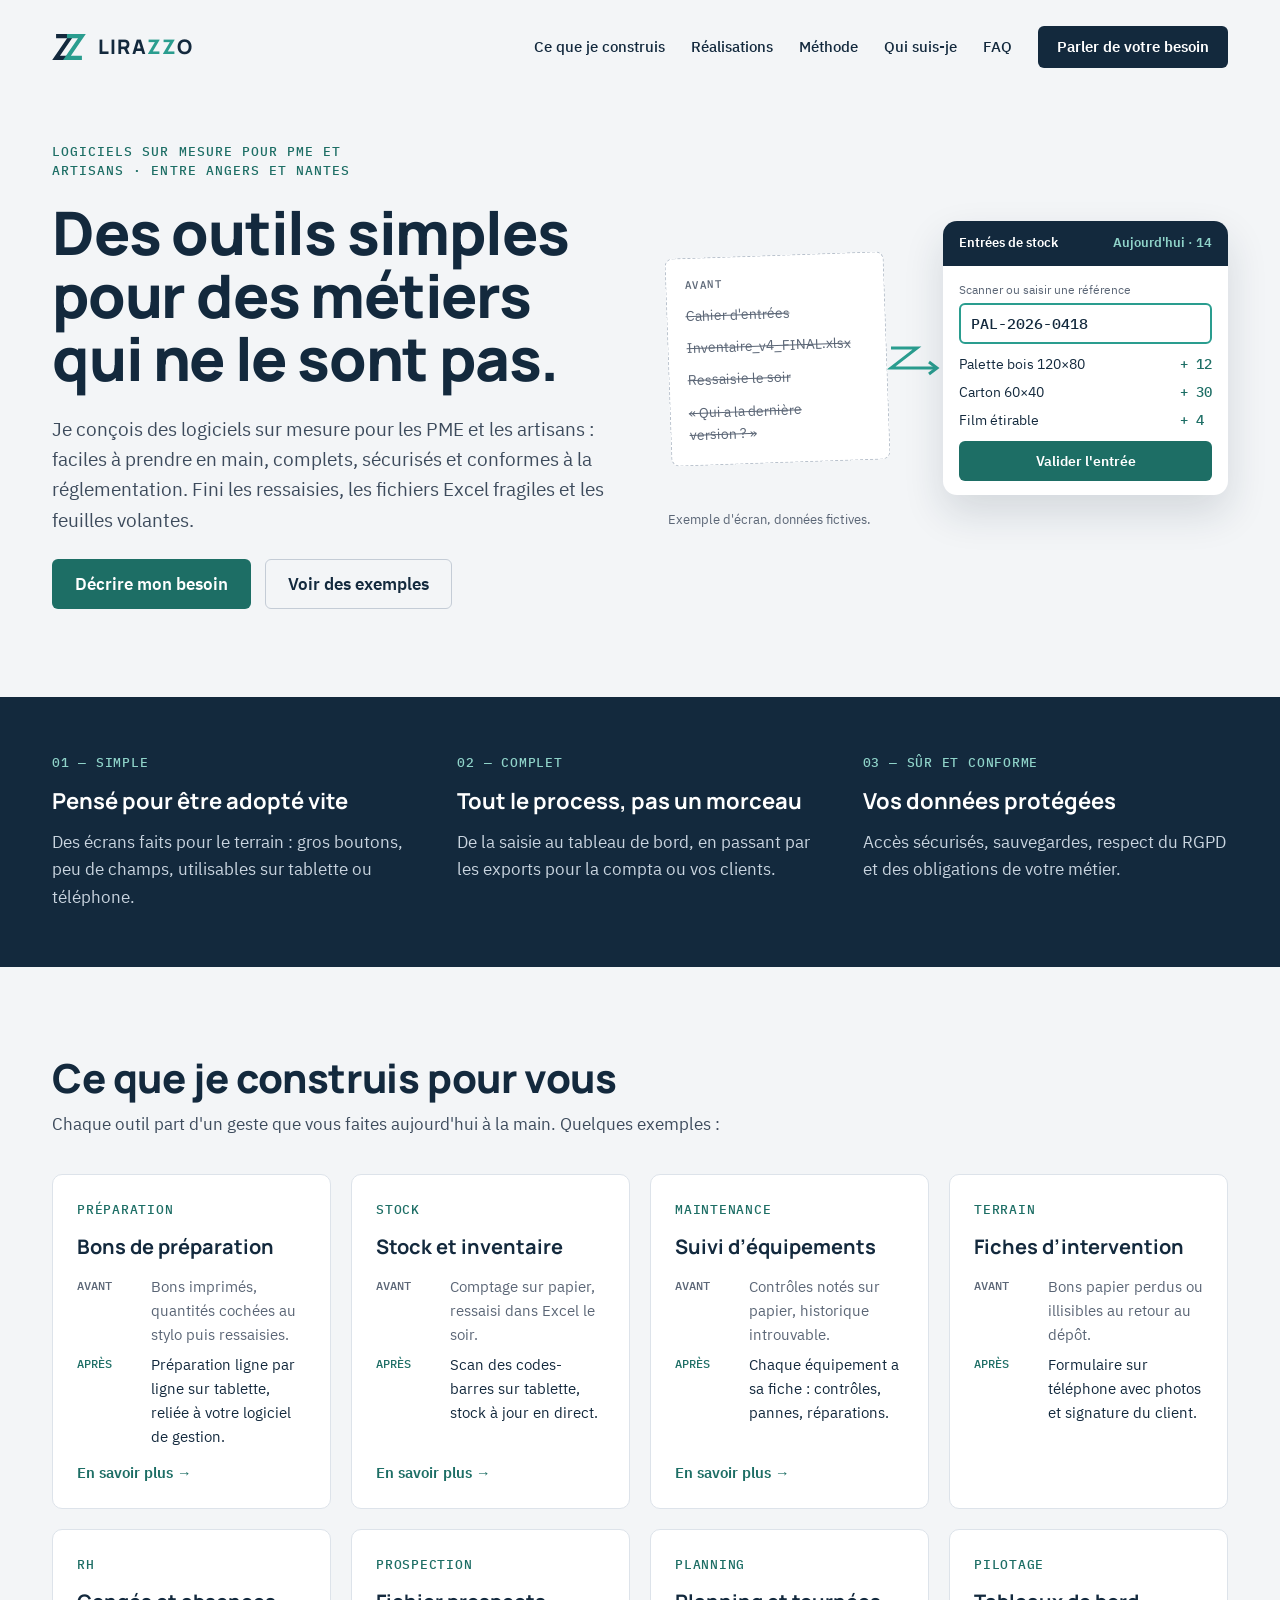
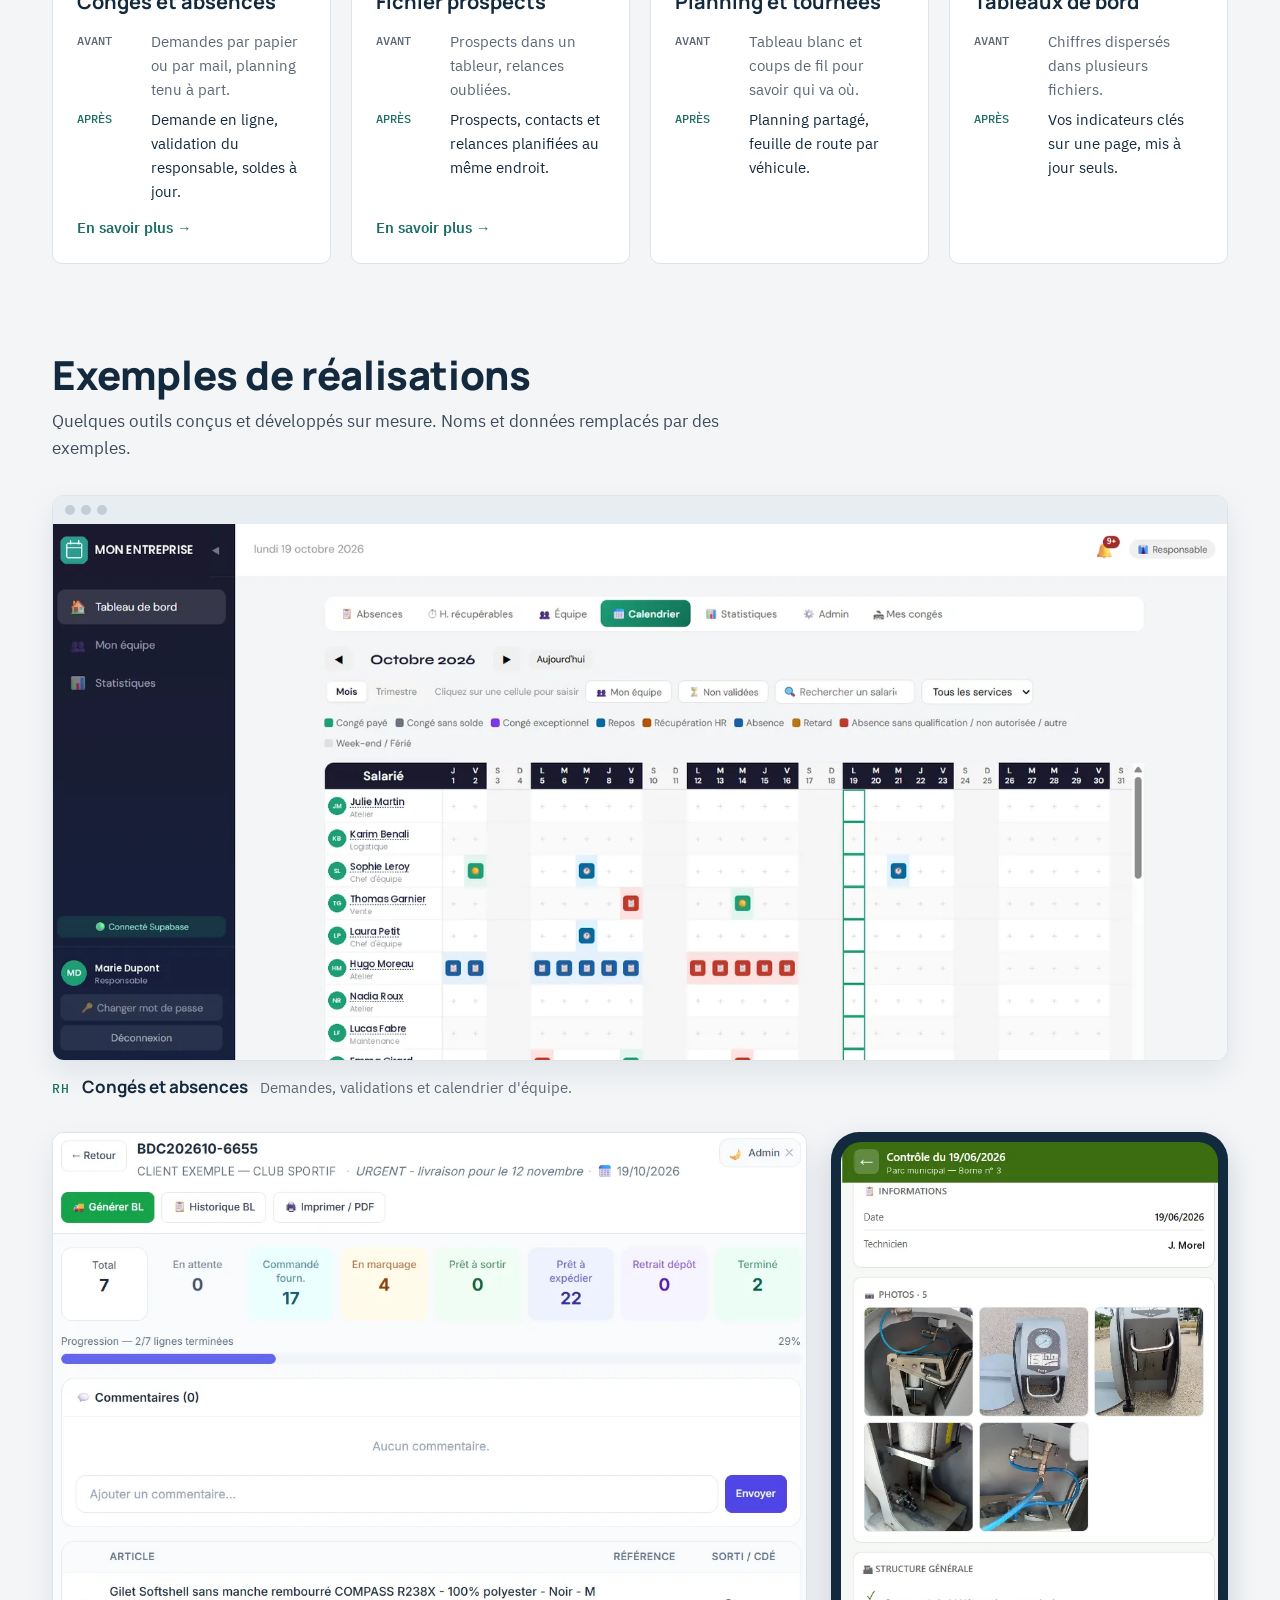
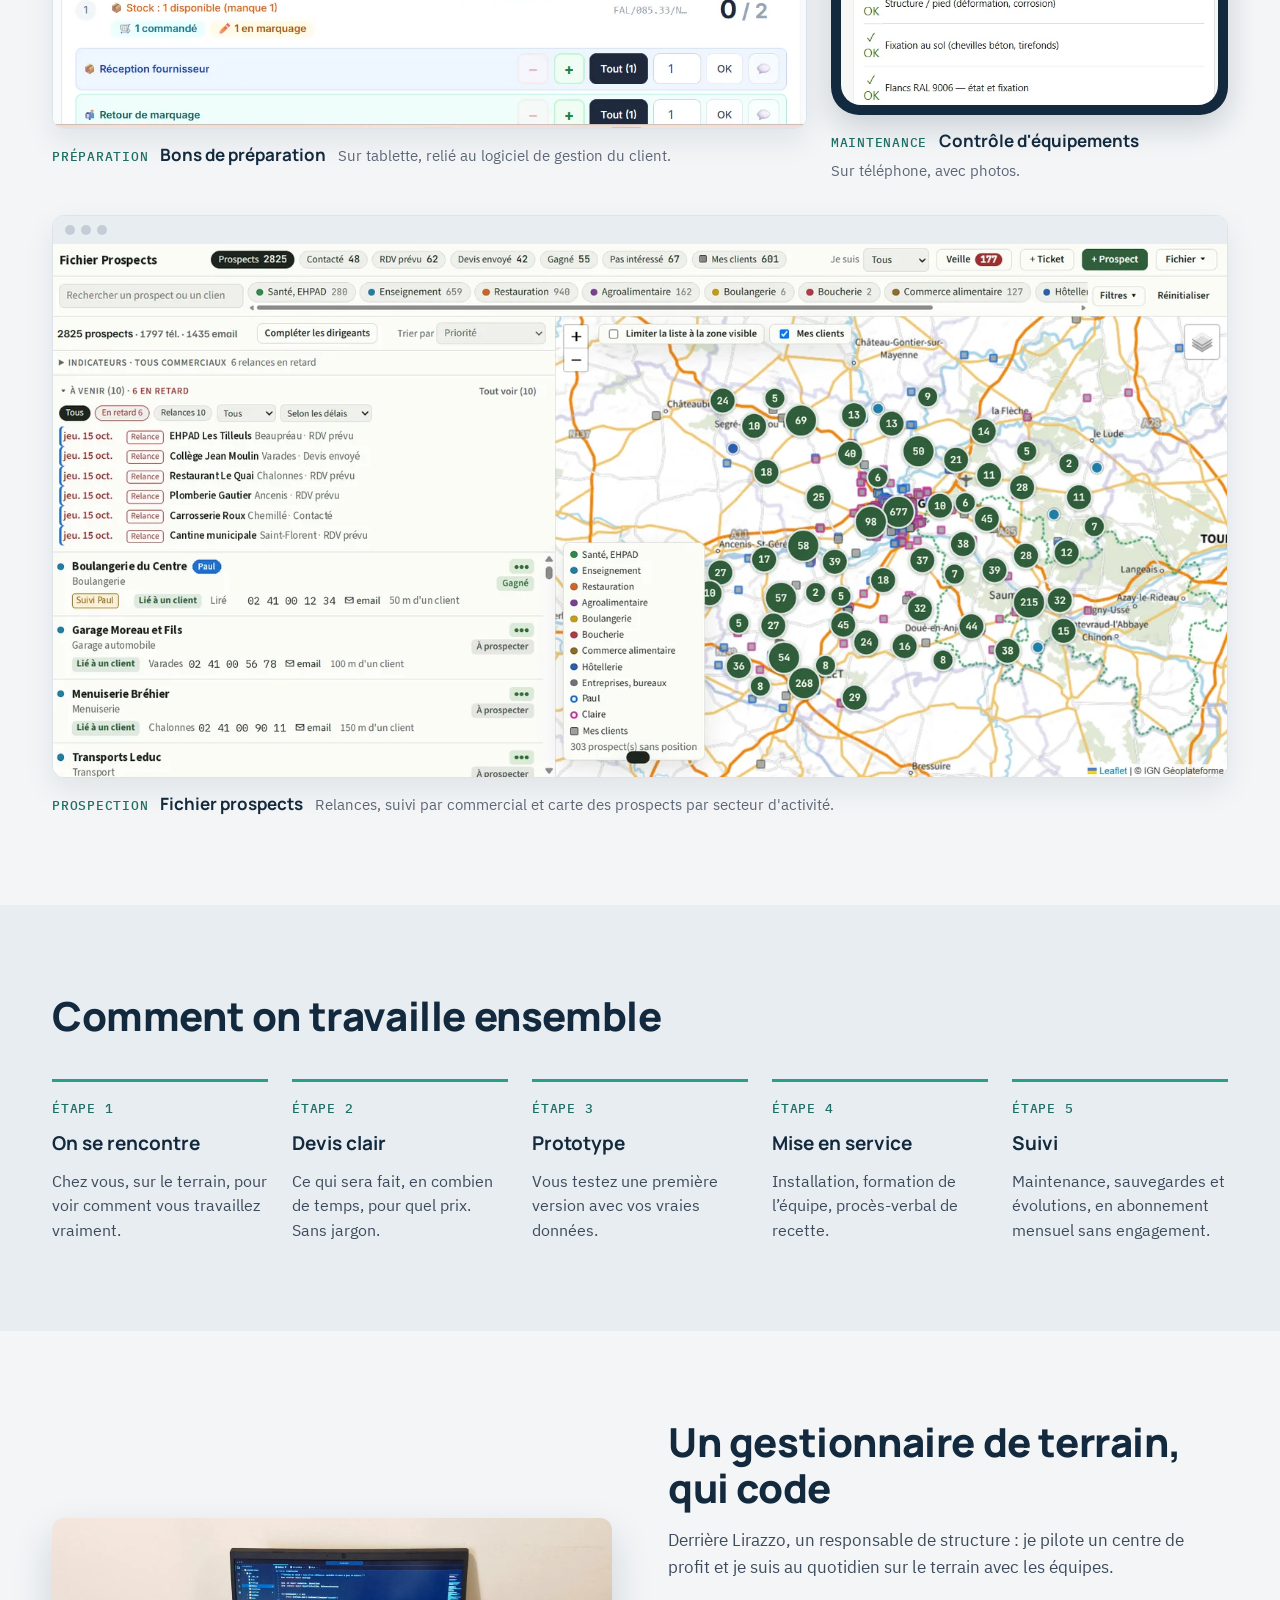
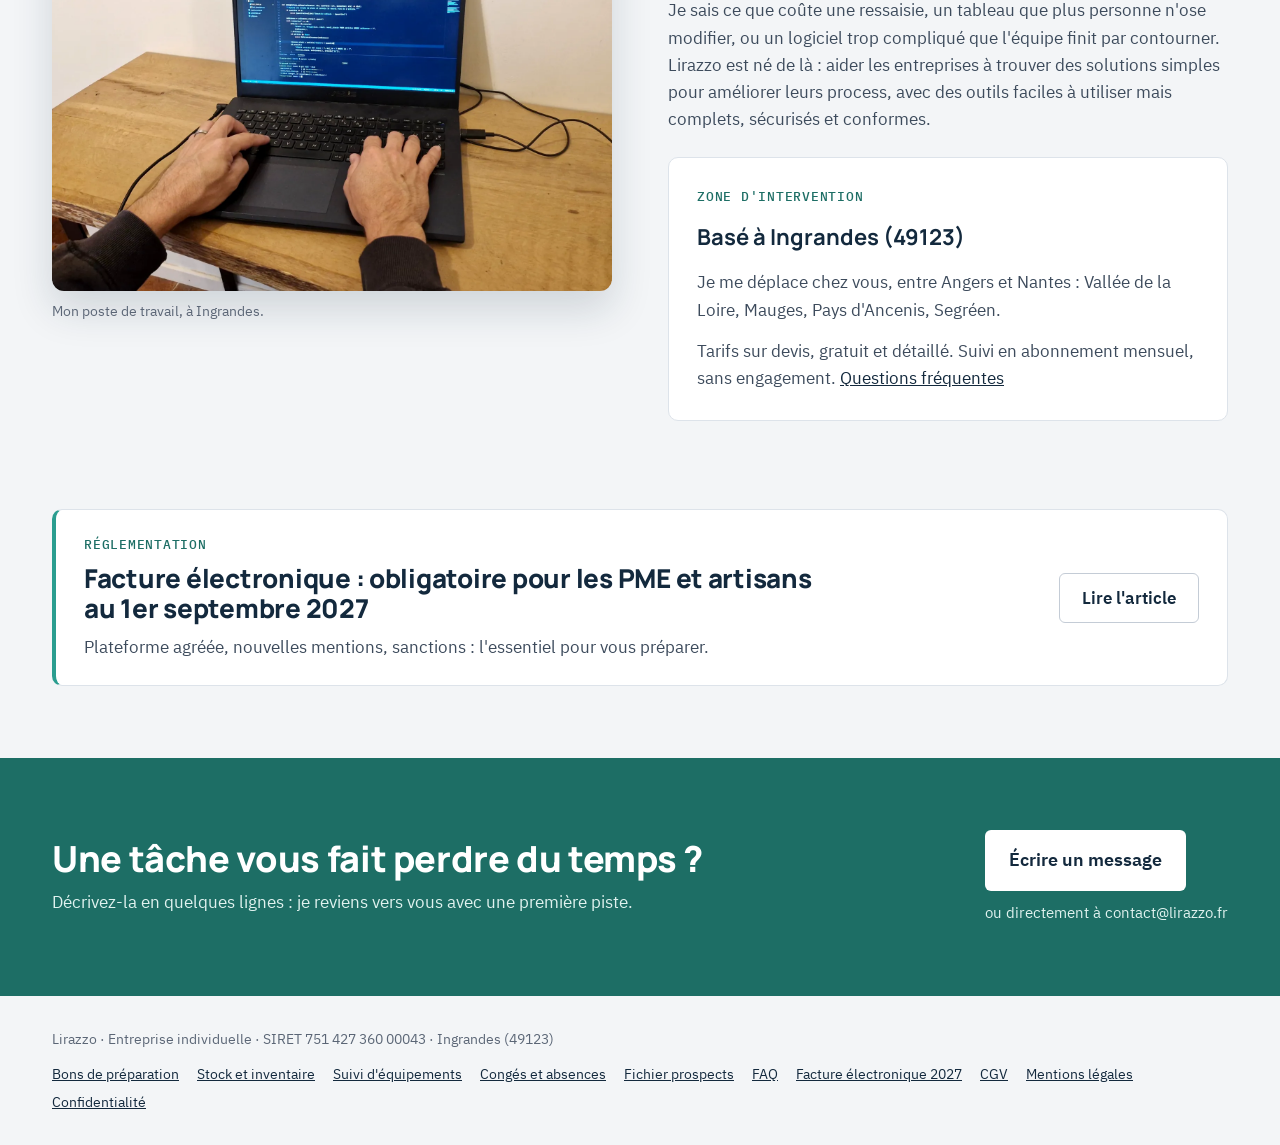
==== commit be004d2e: "CGV téléchargeables, abonnements de suivi sans engagement Co-Authored-By: Claude Opus 5.5 <noreply@a" ====
--- a/index.html
+++ b/index.html
@@ -5,14 +5,14 @@
 <meta name="viewport" content="width=device-width, initial-scale=1">
 <title>Lirazzo · Logiciels sur mesure pour PME et artisans · Angers, Nantes</title>
 <meta name="description" content="Logiciels sur mesure pour les PME et les artisans entre Angers et Nantes : bons de préparation, stock, suivi d'équipements, congés, prospection. Simples, complets, sécurisés et conformes. Devis gratuit.">
-<link rel="canonical" href="https://lirazzo.fr/">
+<link rel="canonical" href="https://www.lirazzo.fr/">
 <meta property="og:type" content="website">
 <meta property="og:locale" content="fr_FR">
 <meta property="og:site_name" content="Lirazzo">
 <meta property="og:title" content="Lirazzo · Des outils simples pour des métiers qui ne le sont pas">
 <meta property="og:description" content="Logiciels sur mesure pour les PME et les artisans, entre Angers et Nantes. Devis gratuit.">
-<meta property="og:url" content="https://lirazzo.fr/">
-<meta property="og:image" content="https://lirazzo.fr/img/apercu.png">
+<meta property="og:url" content="https://www.lirazzo.fr/">
+<meta property="og:image" content="https://www.lirazzo.fr/img/apercu.png">
 <meta name="theme-color" content="#13293d">
 <link rel="icon" href="favicon.svg" type="image/svg+xml">
 <link rel="preload" href="fonts/manrope-latin-800-normal.woff2" as="font" type="font/woff2" crossorigin>
@@ -21,7 +21,7 @@
 <script src="contact.js?v=202610241154" defer></script>
 <script src="site.js?v=202610241154" defer></script>
 <script type="application/ld+json">
-{"@context":"https://schema.org","@type":"ProfessionalService","name":"Lirazzo","url":"https://lirazzo.fr/","email":"contact@lirazzo.fr","description":"Logiciels sur mesure pour les PME et les artisans.","address":{"@type":"PostalAddress","addressLocality":"Ingrandes","postalCode":"49123","addressCountry":"FR"},"areaServed":["Maine-et-Loire","Loire-Atlantique"],"priceRange":"Sur devis","knowsAbout":["logiciel sur mesure","gestion de stock","bons de préparation","suivi de maintenance","gestion des congés","fichier prospects"]}
+{"@context":"https://schema.org","@type":"ProfessionalService","name":"Lirazzo","url":"https://www.lirazzo.fr/","email":"contact@lirazzo.fr","description":"Logiciels sur mesure pour les PME et les artisans.","address":{"@type":"PostalAddress","addressLocality":"Ingrandes","postalCode":"49123","addressCountry":"FR"},"areaServed":["Maine-et-Loire","Loire-Atlantique"],"priceRange":"Sur devis","knowsAbout":["logiciel sur mesure","gestion de stock","bons de préparation","suivi de maintenance","gestion des congés","fichier prospects"]}
 </script>
 </head>
 <body>
@@ -144,7 +144,7 @@
       <li><span class="label">ÉTAPE 2</span><strong>Devis clair</strong><span>Ce qui sera fait, en combien de temps, pour quel prix. Sans jargon.</span></li>
       <li><span class="label">ÉTAPE 3</span><strong>Prototype</strong><span>Vous testez une première version avec vos vraies données.</span></li>
       <li><span class="label">ÉTAPE 4</span><strong>Mise en service</strong><span>Installation, formation de l’équipe, procès-verbal de recette.</span></li>
-      <li><span class="label">ÉTAPE 5</span><strong>Suivi</strong><span>Maintenance, sauvegardes et évolutions quand votre activité change.</span></li>
+      <li><span class="label">ÉTAPE 5</span><strong>Suivi</strong><span>Maintenance, sauvegardes et évolutions, en abonnement mensuel sans engagement.</span></li>
     </ol>
   </div>
 </section>
@@ -159,7 +159,7 @@
     <div class="label">ZONE D'INTERVENTION</div>
     <h3>Basé à Ingrandes (49123)</h3>
     <p class="lead">Je me déplace chez vous, entre Angers et Nantes : Vallée de la Loire, Mauges, Pays d'Ancenis, Segréen.</p>
-    <p class="lead">Tarifs sur devis, gratuit et détaillé. <a href="faq.html">Questions fréquentes</a></p>
+    <p class="lead">Tarifs sur devis, gratuit et détaillé. Suivi en abonnement mensuel, sans engagement. <a href="faq.html">Questions fréquentes</a></p>
   </div>
   </div>
 </section>
@@ -185,7 +185,7 @@
 
 <footer class="wrap foot">
   <span>Lirazzo · Entreprise individuelle · SIRET 751 427 360 00043 · Ingrandes (49123)</span>
-  <nav class="links" aria-label="Plan du site"><a href="logiciel-bons-de-preparation.html">Bons de préparation</a><a href="logiciel-gestion-de-stock.html">Stock et inventaire</a><a href="logiciel-suivi-equipements.html">Suivi d'équipements</a><a href="logiciel-conges-absences.html">Congés et absences</a><a href="logiciel-fichier-prospects.html">Fichier prospects</a><a href="faq.html">FAQ</a><a href="facture-electronique-2027.html">Facture électronique 2027</a><a href="mentions-legales.html">Mentions légales</a><a href="confidentialite.html">Confidentialité</a></nav>
+  <nav class="links" aria-label="Plan du site"><a href="logiciel-bons-de-preparation.html">Bons de préparation</a><a href="logiciel-gestion-de-stock.html">Stock et inventaire</a><a href="logiciel-suivi-equipements.html">Suivi d'équipements</a><a href="logiciel-conges-absences.html">Congés et absences</a><a href="logiciel-fichier-prospects.html">Fichier prospects</a><a href="faq.html">FAQ</a><a href="facture-electronique-2027.html">Facture électronique 2027</a><a href="cgv-lirazzo.pdf">CGV</a><a href="mentions-legales.html">Mentions légales</a><a href="confidentialite.html">Confidentialité</a></nav>
 </footer>
 </body>
 </html>
